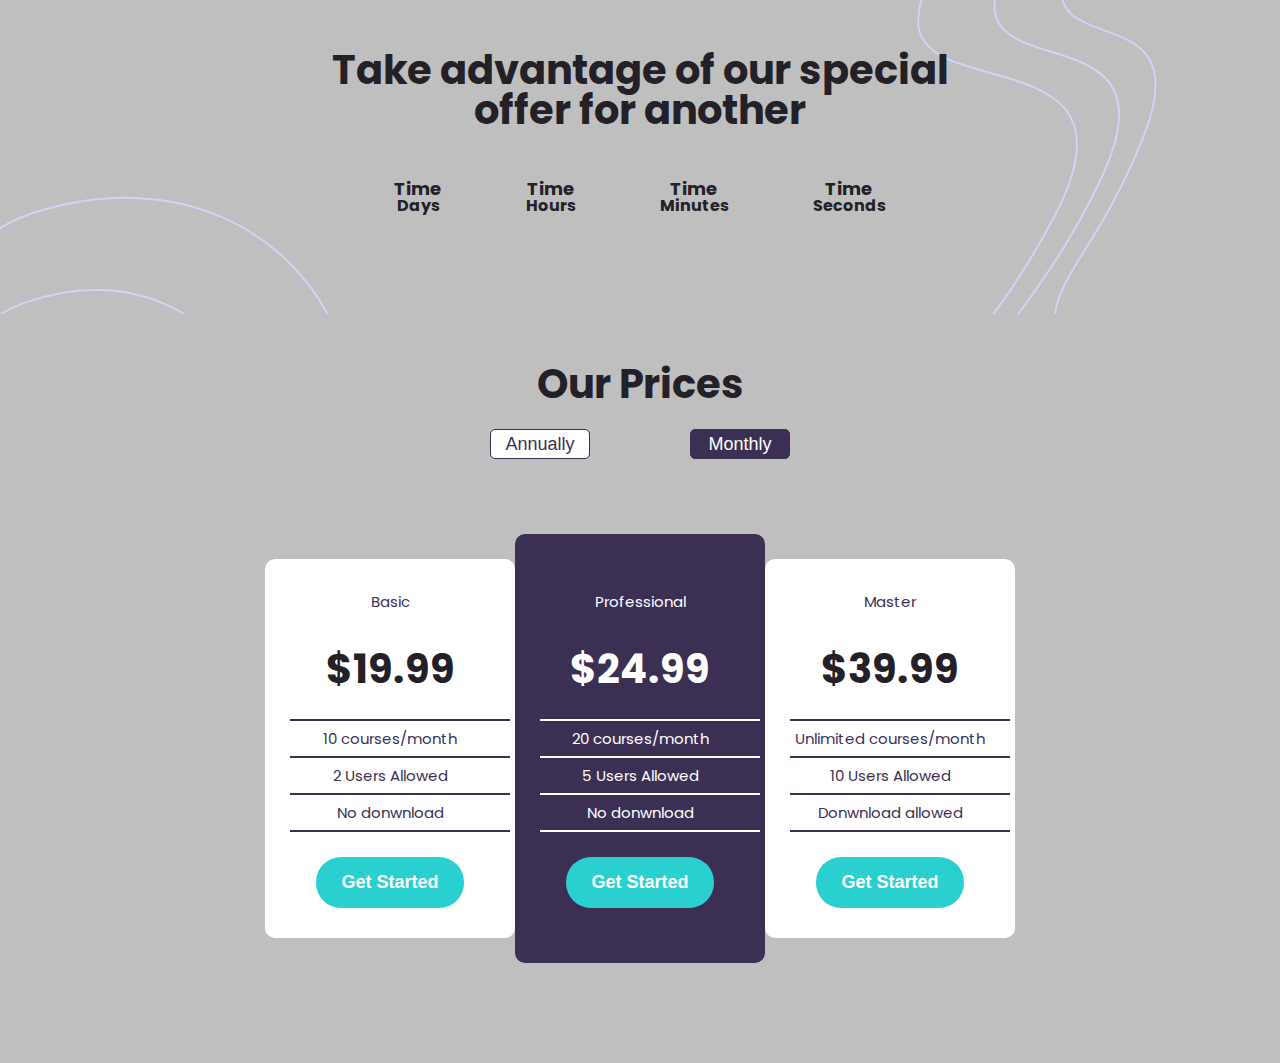
==== index.html @ eb78ad65 "Added countdown and prices sections" ====
<!DOCTYPE html>
<head>
  <link rel="stylesheet" href="./css/reset.css">
  <link rel="stylesheet" href="./css/style.css">
  <link rel="stylesheet" href="./css/grid.css">
  
  <!-- Link-uri pentru incarcarea celor 2 fonturi - Poppins si Font Awesome -->
  <link rel="preconnect" href="https://fonts.gstatic.com">
  <link rel="stylesheet" href="https://cdnjs.cloudflare.com/ajax/libs/font-awesome/4.7.0/css/font-awesome.min.css">
  <link href="https://fonts.googleapis.com/css2?family=Poppins:wght@500;700&display=swap" rel="stylesheet">
  <!-- .................... --> 
  
  <title>HomeSchool</title>

</head>
<body>  
	<div class="prices-background">
		<div>
			<div class="offer">
				<div>
					<h2>Take advantage of our special offer for another</h2>
					<div class="countdown">
						<div class="container-day">
							<h3 class="day">Time</h3>
							<h3>Days</h3>
						</div>
						<div class="container-hour">
							<h3 class="hour">Time</h3>
							<h3>Hours</h3>
						</div>
						<div class="container-minute">
							<h3 class="minute">Time</h3>
							<h3>Minutes</h3>
						</div>
						<div class="container-second">
							<h3 class="second">Time</h3>
							<h3>Seconds</h3>
						</div>
					</div>
				</div>
			</div>
		</div>
		<div class="prices">
			<h2>Our Prices</h2>	
			<div class="prices-buttons">
				<button class="annually btn-start" id="annually" onclick="annually();" >Annually</button>
				<button class="monthly btn-start" id="monthly" onclick="monthly();">Monthly</button>
			</div>
			<div class="container">
				<div class="box float-left">
					<ul>
						<li class="basic">Basic</li>
						<li class="list">
							<h2 class="price" id="regular">$19.99</h2>
						</li>
						<hr>
						<li>10 courses/month</li>
						<hr>
						<li>2 Users Allowed</li>
						<hr>
						<li>No donwnload</li>
						<hr>
						<li>
							<button a href="" class="button btn-basic">Get Started</button>
						</li>
					</ul>
				</div>
				<div class="box middle float-left">
					<ul>
						<li class="basic">Professional</li>
						<li class="list">
							<h2 class="selected price" id="professional">$24.99</h2>
						</li>
						<hr id="middle">
						<li>20 courses/month</li>
						<hr id="middle">
						<li>5 Users Allowed</li>
						<hr id="middle">
						<li>No donwnload</li>
						<hr id="middle">
						<li>
							<button a href="" class="button btn-basic">Get Started</button>
						</li>
					</ul>
				</div>
				<div class="box float-left">
					<ul>
						<li class="basic">Master</li>
						<li>
							<h2 class="price" id="master">$39.99</h2>
						</li>
						<hr>
						<li>Unlimited  courses/month</li>
						<hr>
						<li>10 Users Allowed</li>
						<hr>
						<li >Donwnload allowed</li>
						<hr>
						<li>
							<button a href="" class="button btn-basic">Get Started</button>
						</li>
					</ul>
				</div>
			</div>
		</div>		
	</div>
	</div>
  <script src="./js/javascript.js"> </script>   <!-- Incarcam fiesierul de JS --> 
</body>
</html>
---- css/style.css ----
.prices-background{
	width:100%;
   background-image: 
       url("../images/bg-top.svg") ,
       url("../images/bg-bottom.svg");
	background-position:right top,left bottom; 
   background-repeat: no-repeat, no-repeat;
	height:500px;

}

/**
*General style for price section
*/
.prices-background{
	font-family:Poppins;
	font-weight: bold;
	color: hsl(260, 8%, 14%);
	background-color: hsl(0, 0%, 75%);
}

h2{
	font-size:40px;
	color: hsl(260, 8%, 14%);
	max-width: 25ch;
	text-align:center;
	font-weight:bold;

}
/**
*style for countdown
*/
.offer{
	display:flex;
	align-items:center;
	flex-direction:column;
	justify-content:center;
	padding:50px;
}
.countdown{
	display:flex;
	justify-content:space-around;
	padding:50px;
	text-align:center;
}

.day,.hour,.minute,.second{
	font-size: 18px;
}
.clear-both{
	clear:both;
}
.float-left{
	float:left;
}
/**
*Style for price containers
*/
.prices{
	display:flex;
	align-items:center;
	flex-direction:column;
	justify-content:center;
	padding:50px 0;
	background-color: hsl(0, 0%, 75%);
}
/**
*annually and monthly style buttons
*/
.prices-buttons{
	width:300px;
	margin: 25px 0;
	display:flex;
	justify-content:space-between;
}
.btn-start{
	width:100px;
	height:30px;
	border-radius: 5px;
	font-size: 18px;
	cursor:pointer;
	border: 1px solid hsl(257, 27%, 26%);
	color: hsl(257, 27%, 26%);
	background-color:white;
}
.monthly {
  background-color:hsl(257, 27%, 26%);
  color:white;
}

.btn-start:hover{
	border-color: white;
} 
/**
*Styling for boxes
*/
.box{
	width:100%;
	display:flex;
	align-items:center;
	flex-direction:column;
	justify-content:center;
	width:250px;
	background-color:white;
	padding:15px;
	border-radius:10px;
	color:hsl(257, 27%, 26%);
	font-size:15px;
	font-weight:normal;
	text-align:center;
	align-items: stretch;
	justify-content:baseline;
	
}

.container{
	padding: 50px 0;
	display:flex;
	align-items:center;
	flex-direction:row;
	justify-content:center;
}
.middle{
	padding:40px 15px 40px 15px;
	background-color:hsl(257, 27%, 26%);
	color:white;

	
}
hr{
	border:1px solid hsl(257, 27%, 26%);
	width:100%;
	margin:10px;
}
#middle{
	border:1px solid white;
}

.basic{
	padding:20px 0;
}
.selected{
	color:white;
}

.price{
	padding: 20px 0;
}
/**
*Get started buttons
*/

.btn-basic{
	padding: 15px 25px;
	background-color:hsl(180, 66%, 49%);
	cursor:pointer;
	font-size:15px;
	margin:15px 0;
	color:white;
	font-weight:bold;
	font-size:18px;
	border-radius:25px;
	border:none;
}
---- css/grid.css ----
[class*="col-"] {
  float: left;
  padding: 15px;
}


.container {
	width: 1200px;
	margin-left: auto;
	margin-right: auto;
}

.container-fluid {
	width: 100%;
}

.row {
	margin-left: -15px;
	margin-right: -15px;
}

.row::after {
	content: "";
	display: table;
	clear: both;
}

@media only screen and (max-width: 576px) {
	
	.container {
		width: 90%;
	}
	
	.col-xs-1 {width: 8.33%;}
	.col-xs-2 {width: 16.66%;}
	.col-xs-3 {width: 25%;}
	.col-xs-4 {width: 33.33%;}
	.col-xs-5 {width: 41.66%;}
	.col-xs-6 {width: 50%;}
	.col-xs-7 {width: 58.33%;}
	.col-xs-8 {width: 66.66%;}
	.col-xs-9 {width: 75%;}
	.col-xs-10 {width: 83.33%;}
	.col-xs-11 {width: 91.66%;}
	.col-xs-12 {width: 100%;}
}

@media only screen and (min-width: 576px) {
	.container {
		width: 540px;
	}
	.col-sm-1 {width: 8.33%;}
	.col-sm-2 {width: 16.66%;}
	.col-sm-3 {width: 25%;}
	.col-sm-4 {width: 33.33%;}
	.col-sm-5 {width: 41.66%;}
	.col-sm-6 {width: 50%;}
	.col-sm-7 {width: 58.33%;}
	.col-sm-8 {width: 66.66%;}
	.col-sm-9 {width: 75%;}
	.col-sm-10 {width: 83.33%;}
	.col-sm-11 {width: 91.66%;}
	.col-sm-12 {width: 100%;}

}

@media only screen and (min-width: 768px) {
	.container {
		width: 720px;
	}
	.col-md-1 {width: 8.33%;}
	.col-md-2 {width: 16.66%;}
	.col-md-3 {width: 25%;}
	.col-md-4 {width: 33.33%;}
	.col-md-5 {width: 41.66%;}
	.col-md-6 {width: 50%;}
	.col-md-7 {width: 58.33%;}
	.col-md-8 {width: 66.66%;}
	.col-md-9 {width: 75%;}
	.col-md-10 {width: 83.33%;}
	.col-md-11 {width: 91.66%;}
	.col-md-12 {width: 100%;}
}
@media only screen and (min-width: 992px) {
	.container {
		width: 960px;
	}
	
	.col-lg-1 {width: 8.33%;}
	.col-lg-2 {width: 16.66%;}
	.col-lg-3 {width: 25%;}
	.col-lg-4 {width: 33.33%;}
	.col-lg-5 {width: 41.66%;}
	.col-lg-6 {width: 50%;}
	.col-lg-7 {width: 58.33%;}
	.col-lg-8 {width: 66.66%;}
	.col-lg-9 {width: 75%;}
	.col-lg-10 {width: 83.33%;}
	.col-lg-11 {width: 91.66%;}
	.col-lg-12 {width: 100%;}
}
@media only screen and (min-width: 1200px) {
	.container {
		width: 1140px;
	}
	.col-xl-1 {width: 8.33%;}
	.col-xl-2 {width: 16.66%;}
	.col-xl-3 {width: 25%;}
	.col-xl-4 {width: 33.33%;}
	.col-xl-5 {width: 41.66%;}
	.col-xl-6 {width: 50%;}
	.col-xl-7 {width: 58.33%;}
	.col-xl-8 {width: 66.66%;}
	.col-xl-9 {width: 75%;}
	.col-xl-10 {width: 83.33%;}
	.col-xl-11 {width: 91.66%;}
	.col-xl-12 {width: 100%;}
}
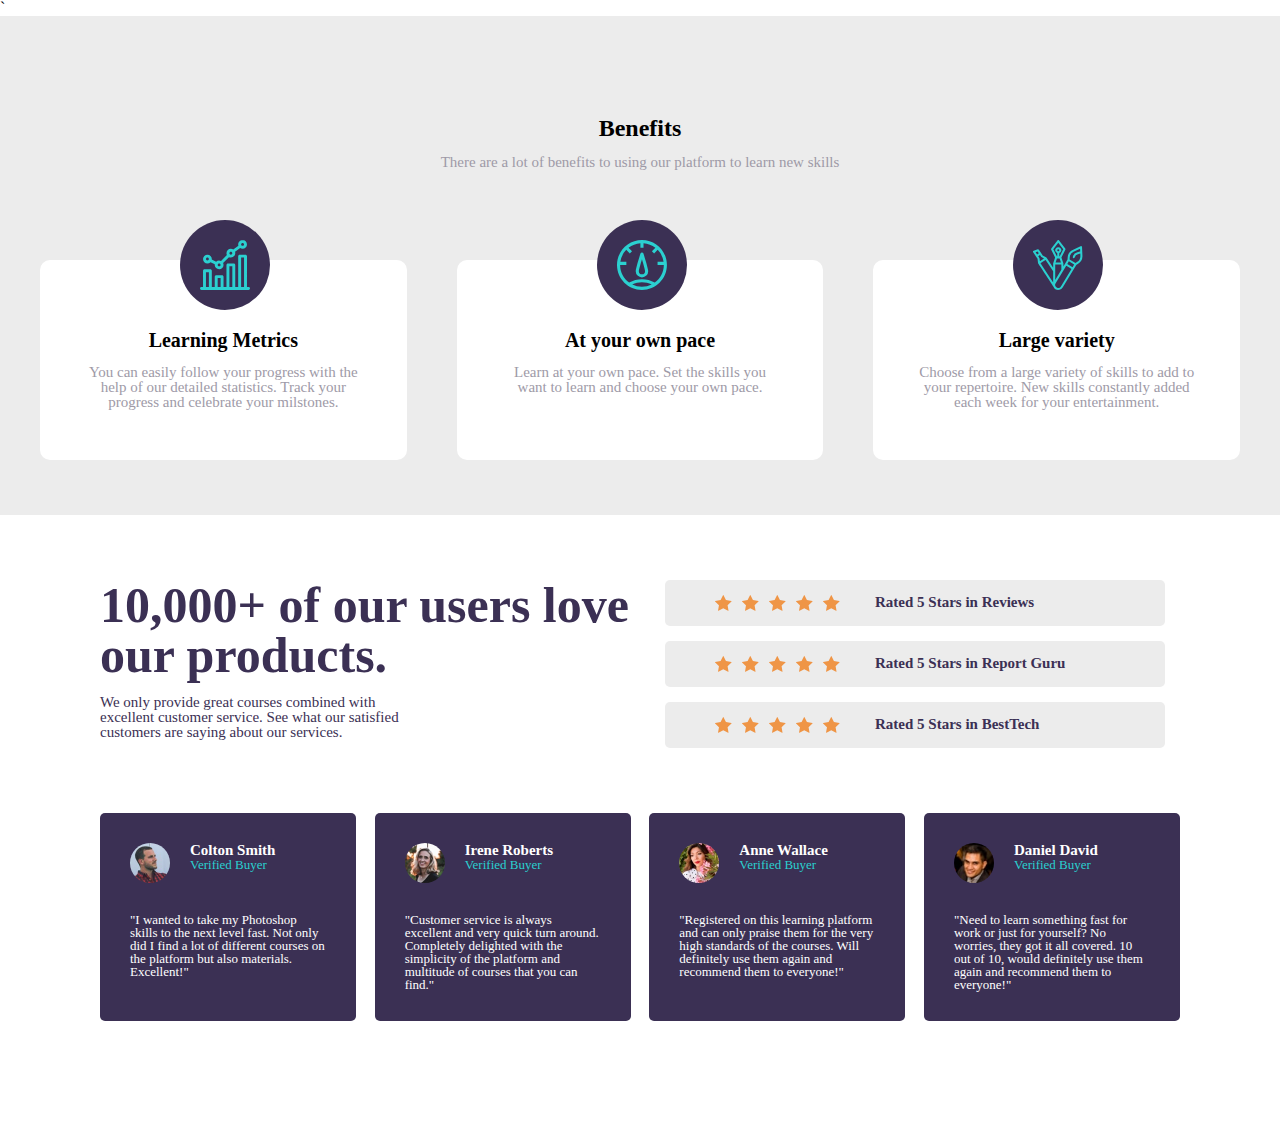
==== commit 9d775346: "Benefits and Rates" ====
--- a/index.html
+++ b/index.html
@@ -1,109 +1,217 @@
-<!DOCTYPE html>
+`<!DOCTYPE html>
 <head>
   <link rel="stylesheet" href="./css/reset.css">
+  <link rel="stylesheet" href="./css/grid.css">
   <link rel="stylesheet" href="./css/style.css">
-  <link rel="stylesheet" href="./css/grid.css">
   
   <!-- Link-uri pentru incarcarea celor 2 fonturi - Poppins si Font Awesome -->
   <link rel="preconnect" href="https://fonts.gstatic.com">
   <link rel="stylesheet" href="https://cdnjs.cloudflare.com/ajax/libs/font-awesome/4.7.0/css/font-awesome.min.css">
-  <link href="https://fonts.googleapis.com/css2?family=Poppins:wght@500;700&display=swap" rel="stylesheet">
+  <link rel="stylesheet" href="https://fonts.googleapis.com/css2?family=Poppins:wght@500;700&display=swap">
   <!-- .................... --> 
   
   <title>HomeSchool</title>
 
 </head>
-<body>  
-	<div class="prices-background">
-		<div>
-			<div class="offer">
-				<div>
-					<h2>Take advantage of our special offer for another</h2>
-					<div class="countdown">
-						<div class="container-day">
-							<h3 class="day">Time</h3>
-							<h3>Days</h3>
-						</div>
-						<div class="container-hour">
-							<h3 class="hour">Time</h3>
-							<h3>Hours</h3>
-						</div>
-						<div class="container-minute">
-							<h3 class="minute">Time</h3>
-							<h3>Minutes</h3>
-						</div>
-						<div class="container-second">
-							<h3 class="second">Time</h3>
-							<h3>Seconds</h3>
-						</div>
-					</div>
-				</div>
-			</div>
-		</div>
-		<div class="prices">
-			<h2>Our Prices</h2>	
-			<div class="prices-buttons">
-				<button class="annually btn-start" id="annually" onclick="annually();" >Annually</button>
-				<button class="monthly btn-start" id="monthly" onclick="monthly();">Monthly</button>
-			</div>
-			<div class="container">
-				<div class="box float-left">
-					<ul>
-						<li class="basic">Basic</li>
-						<li class="list">
-							<h2 class="price" id="regular">$19.99</h2>
-						</li>
-						<hr>
-						<li>10 courses/month</li>
-						<hr>
-						<li>2 Users Allowed</li>
-						<hr>
-						<li>No donwnload</li>
-						<hr>
-						<li>
-							<button a href="" class="button btn-basic">Get Started</button>
-						</li>
-					</ul>
-				</div>
-				<div class="box middle float-left">
-					<ul>
-						<li class="basic">Professional</li>
-						<li class="list">
-							<h2 class="selected price" id="professional">$24.99</h2>
-						</li>
-						<hr id="middle">
-						<li>20 courses/month</li>
-						<hr id="middle">
-						<li>5 Users Allowed</li>
-						<hr id="middle">
-						<li>No donwnload</li>
-						<hr id="middle">
-						<li>
-							<button a href="" class="button btn-basic">Get Started</button>
-						</li>
-					</ul>
-				</div>
-				<div class="box float-left">
-					<ul>
-						<li class="basic">Master</li>
-						<li>
-							<h2 class="price" id="master">$39.99</h2>
-						</li>
-						<hr>
-						<li>Unlimited  courses/month</li>
-						<hr>
-						<li>10 Users Allowed</li>
-						<hr>
-						<li >Donwnload allowed</li>
-						<hr>
-						<li>
-							<button a href="" class="button btn-basic">Get Started</button>
-						</li>
-					</ul>
-				</div>
-			</div>
-		</div>		
+<body>
+	<!--Part2-Benefits-->
+	<div class="benefit-container">
+		<div class="title-container">
+			<div>
+				<h1 class="h1-benefit">Benefits</h1>
+				<p class="p-benefit">There are a lot of benefits to using our platform to learn new skills</p>
+			</div>
+		</div>
+		<div class="card-container">
+			<div class="card">
+				<div class="image-style">
+					<img src="images/icon-brand-recognition.svg" alt="Icon brand recognition">
+				</div>
+				<h2 class="h2-benefit">Learning Metrics</h2>
+				<p class="p-benefit">You can easily follow your progress with the help of our detailed statistics. Track your progress and celebrate your milstones.</p>
+			</div>
+			<div class="card">
+				<div class="image-style">
+					<img src="images/icon-detailed-records.svg" alt="Icon detailed records">
+				</div>
+				<h2 class="h2-benefit">At your own pace</h2>
+				<p class="p-benefit">Learn at your own pace. Set the skills you want to learn and choose your own pace.</p>
+			</div>
+			<div class="card">
+				<div class="image-style">
+					<img src="images/icon-fully-customizable.svg" alt="Icon fully customizable">
+				</div>
+				<h2 class="h2-benefit">Large variety</h2>
+				<p class="p-benefit">Choose from a large variety of skills to add to your repertoire. New skills constantly added each week for your entertainment.</p>
+			</div>
+		</div>
 	</div>
+	<!--Part3-Rates-->
+	<div class="rates-container">
+		<!--Part with the text and the rates.-->
+		<div class="flex-row">
+			<!--Part with the text-->
+			<div>
+				<h1 class="h1-rates">10,000+ of our users love our products.</h1>
+				<p class="p-rates-subtitle">We only provide great courses combined with excellent customer service. See what our satisfied customers are saying about our services.</p>
+			</div>
+			<!--Part with the rates-->
+			<div>
+				<div class="rate-card flex-row">
+					<div class="star-container">
+						<div class="flex-row">
+							<div class="star-distance">
+								<img src="images/icon-star.svg" alt="star image">
+							</div>
+							<div class="star-distance">
+								<img src="images/icon-star.svg" alt="star image">
+							</div>
+							<div class="star-distance">
+								<img src="images/icon-star.svg" alt="star image">
+							</div>
+							<div class="star-distance">
+								<img src="images/icon-star.svg" alt="star image">
+							</div>
+							<div class="star-distance">
+								<img src="images/icon-star.svg" alt="star image">
+							</div>
+						</div>
+					</div>
+					<div>
+						<div>
+							<p class="rate-card-text">Rated 5 Stars in Reviews</p>
+						</div>
+					</div>
+				</div>
+				<div class="rate-card flex-row">
+					<div class="star-container">
+						<div class="flex-row">
+							<div class="star-distance">
+								<img src="images/icon-star.svg" alt="star image">
+							</div>
+							<div class="star-distance">
+								<img src="images/icon-star.svg" alt="star image">
+							</div>
+							<div class="star-distance">
+								<img src="images/icon-star.svg" alt="star image">
+							</div>
+							<div class="star-distance">
+								<img src="images/icon-star.svg" alt="star image">
+							</div>
+							<div class="star-distance">
+								<img src="images/icon-star.svg" alt="star image">
+							</div>
+						</div>
+					</div>
+					<div>
+						<div>
+							<p class="rate-card-text">Rated 5 Stars in Report Guru</p>
+						</div>
+					</div>
+				</div>
+				<div class="rate-card flex-row">
+					<div class="star-container">
+						<div class="flex-row">
+							<div class="star-distance">
+								<img src="images/icon-star.svg" alt="star image">
+							</div>
+							<div class="star-distance">
+								<img src="images/icon-star.svg" alt="star image">
+							</div>
+							<div class="star-distance">
+								<img src="images/icon-star.svg" alt="star image">
+							</div>
+							<div class="star-distance">
+								<img src="images/icon-star.svg" alt="star image">
+							</div>
+							<div class="star-distance">
+								<img src="images/icon-star.svg" alt="star image">
+							</div>
+						</div>
+					</div>
+					<div>
+						<div>
+							<p class="rate-card-text">Rated 5 Stars in BestTech</p>
+						</div>
+					</div>
+				</div>
+			</div>
+		</div>
+		<!--Part with testimonials-->
+		<div class="space-between">
+			<div class="testimonial-card">
+				<div class="flex-row">
+					<div>
+						<img src="images/image-colton.jpg" class="testimonial-image" alt="Person image">
+					</div>
+					<div>
+						<div>
+							<p class="testimonial-name">Colton Smith</p>
+						</div>
+						<div>
+							<p class="testimonial-buyer">Verified Buyer</p>
+						</div>
+					</div>
+				</div>
+				<div>
+					<p class="testimonial-text">"I wanted to take my Photoshop skills to the next level fast. Not only did I find a lot of different courses on the platform but also materials. Excellent!"</p>
+				</div>
+			</div>
+			<div class="testimonial-card">
+				<div class="flex-row">
+					<div>
+						<img src="images/image-irene.jpg" class="testimonial-image" alt="Person image">
+					</div>
+					<div>
+						<div>
+							<p class="testimonial-name">Irene Roberts</p>
+						</div>
+						<div>
+							<p class="testimonial-buyer">Verified Buyer</p>
+						</div>
+					</div>
+				</div>
+				<div>
+					<p class="testimonial-text">"Customer service is always excellent and very quick turn around. Completely delighted with the simplicity of the platform and multitude of courses that you can find."</p>
+				</div>
+			</div>
+			<div class="testimonial-card">
+				<div class="flex-row">
+					<div>
+						<img src="images/image-anne.jpg" class="testimonial-image" alt="Person image">
+					</div>
+					<div>
+						<div>
+							<p class="testimonial-name">Anne Wallace</p>
+						</div>
+						<div>
+							<p class="testimonial-buyer">Verified Buyer</p>
+						</div>
+					</div>
+				</div>
+				<div>
+					<p class="testimonial-text">"Registered on this learning platform and can only praise them for the very high standards of the courses. Will definitely use them again and recommend them to everyone!"</p>
+				</div>
+			</div>
+			<div class="testimonial-card">
+				<div class="flex-row">
+					<div>
+						<img src="images/image-daniel.jpg" class="testimonial-image" alt="Person image">
+					</div>
+					<div>
+						<div>
+							<p class="testimonial-name">Daniel David</p>
+						</div>
+						<div>
+							<p class="testimonial-buyer">Verified Buyer</p>
+						</div>
+					</div>
+				</div>
+				<div>
+					<p class="testimonial-text">"Need to learn something fast for work or just for yourself? No worries, they got it all covered. 10 out of 10, would definitely use them again and recommend them to everyone!"</p>
+				</div>
+			</div>
+		</div>
 	</div>
   <script src="./js/javascript.js"> </script>   <!-- Incarcam fiesierul de JS --> 
 </body>
--- a/css/style.css
+++ b/css/style.css
@@ -1,164 +1,122 @@
-.prices-background{
-	width:100%;
-   background-image: 
-       url("../images/bg-top.svg") ,
-       url("../images/bg-bottom.svg");
-	background-position:right top,left bottom; 
-   background-repeat: no-repeat, no-repeat;
-	height:500px;
-
+/*Benefit part*/
+.benefit-container{
+	background-color:hsl(0, 0%, 75%, 0.3);
+	padding:100px 15px 30px 15px
 }
-
-/**
-*General style for price section
-*/
-.prices-background{
-	font-family:Poppins;
-	font-weight: bold;
-	color: hsl(260, 8%, 14%);
-	background-color: hsl(0, 0%, 75%);
+.title-container{
+	display:flex;
+	justify-content:center;
+	align-items:center;
 }
-
-h2{
-	font-size:40px;
-	color: hsl(260, 8%, 14%);
-	max-width: 25ch;
-	text-align:center;
+.card-container{
+	display:flex;
+	justify-content:space-evenly;
+}
+.card{
+	background-color:white;
+	height:200px;
+	width:550px;
+	margin:75px 25px 25px 25px;
+	padding:70px 30px 30px 30px;
+	border-radius:10px;
+	position:relative;
+}
+.h1-benefit{
+	font-size:24px;
 	font-weight:bold;
-
-}
-/**
-*style for countdown
-*/
-.offer{
-	display:flex;
-	align-items:center;
-	flex-direction:column;
-	justify-content:center;
-	padding:50px;
-}
-.countdown{
-	display:flex;
-	justify-content:space-around;
-	padding:50px;
 	text-align:center;
 }
-
-.day,.hour,.minute,.second{
-	font-size: 18px;
+.h2-benefit{
+	font-size:20px;
+	font-weight:bold;
+	text-align:center;
 }
-.clear-both{
-	clear:both;
+.p-benefit{
+	font-size:15px;
+    color:hsl(257, 7%, 63%);
+	text-align:center;
+	margin:15px;
 }
-.float-left{
-	float:left;
+.image-style{
+	background-color:hsl(257, 27%, 26%);
+	padding:20px;
+	border-radius:50%;
+	width:90px;
+	height:90px;
+	position:absolute;
+	right:40%;
+	bottom:160px;
+	display:flex;
+	justify-content:center;
+	transform:translate(10px, 10px)
 }
-/**
-*Style for price containers
-*/
-.prices{
+/*Rates part*/
+.rates-container{
+	background-color:white;
+	padding:50px 100px;
+}
+.h1-rates{
+	font-size:50px;
+	margin:15px 0;
+    color:hsl(257, 27%, 26%);
+    font-weight: bold;
+}
+.p-rates-subtitle{
+	font-size:15px;
+	color:hsl(257, 27%, 26%);
+	max-width:40ch;
+}
+.rate-card{
+	width:500px;
+	background-color:hsl(0,0%, 75%,0.3);
+	padding:15px;
+	border-radius:5px;
+	margin:15px;
+}
+.flex-row{
 	display:flex;
-	align-items:center;
-	flex-direction:column;
-	justify-content:center;
-	padding:50px 0;
-	background-color: hsl(0, 0%, 75%);
+	flex-direction:row;
 }
-/**
-*annually and monthly style buttons
-*/
-.prices-buttons{
-	width:300px;
-	margin: 25px 0;
+.star-container{
+	padding:0 30px;
+}
+.star-distance{
+	padding:0 5px;
+}
+.rate-card-text{
+	font-size:15px;
+	font-weight:bold;
+	color:hsl(257, 27%, 26%);
+}
+/*Testimonial Part*/
+.space-between{
 	display:flex;
 	justify-content:space-between;
 }
-.btn-start{
-	width:100px;
-	height:30px;
-	border-radius: 5px;
-	font-size: 18px;
-	cursor:pointer;
-	border: 1px solid hsl(257, 27%, 26%);
-	color: hsl(257, 27%, 26%);
-	background-color:white;
+.testimonial-card{
+	background-color:hsl(257, 27%, 26%);
+	margin:50px 0;
+	padding:30px;
+	border-radius:5px;
+	max-width:32ch;
 }
-.monthly {
-  background-color:hsl(257, 27%, 26%);
-  color:white;
-}
-
-.btn-start:hover{
-	border-color: white;
-} 
-/**
-*Styling for boxes
-*/
-.box{
-	width:100%;
-	display:flex;
-	align-items:center;
-	flex-direction:column;
-	justify-content:center;
-	width:250px;
-	background-color:white;
-	padding:15px;
-	border-radius:10px;
-	color:hsl(257, 27%, 26%);
+.testimonial-name{
 	font-size:15px;
-	font-weight:normal;
-	text-align:center;
-	align-items: stretch;
-	justify-content:baseline;
-	
-}
-
-.container{
-	padding: 50px 0;
-	display:flex;
-	align-items:center;
-	flex-direction:row;
-	justify-content:center;
-}
-.middle{
-	padding:40px 15px 40px 15px;
-	background-color:hsl(257, 27%, 26%);
-	color:white;
-
-	
-}
-hr{
-	border:1px solid hsl(257, 27%, 26%);
-	width:100%;
-	margin:10px;
-}
-#middle{
-	border:1px solid white;
-}
-
-.basic{
-	padding:20px 0;
-}
-.selected{
+	font-weight:bold;
 	color:white;
 }
-
-.price{
-	padding: 20px 0;
+.testimonial-buyer{
+	color:hsl(180, 66%, 49%);
+	font-size:13px;
 }
-/**
-*Get started buttons
-*/
-
-.btn-basic{
-	padding: 15px 25px;
-	background-color:hsl(180, 66%, 49%);
-	cursor:pointer;
-	font-size:15px;
-	margin:15px 0;
+.testimonial-text{
 	color:white;
-	font-weight:bold;
-	font-size:18px;
-	border-radius:25px;
-	border:none;
+	font-size:13px;
+	padding:30px 0 0 0;
 }
+.testimonial-image{
+	width:40px;
+	height:40px;
+	margin:0 20px 0 0;
+	border-radius:50%;
+}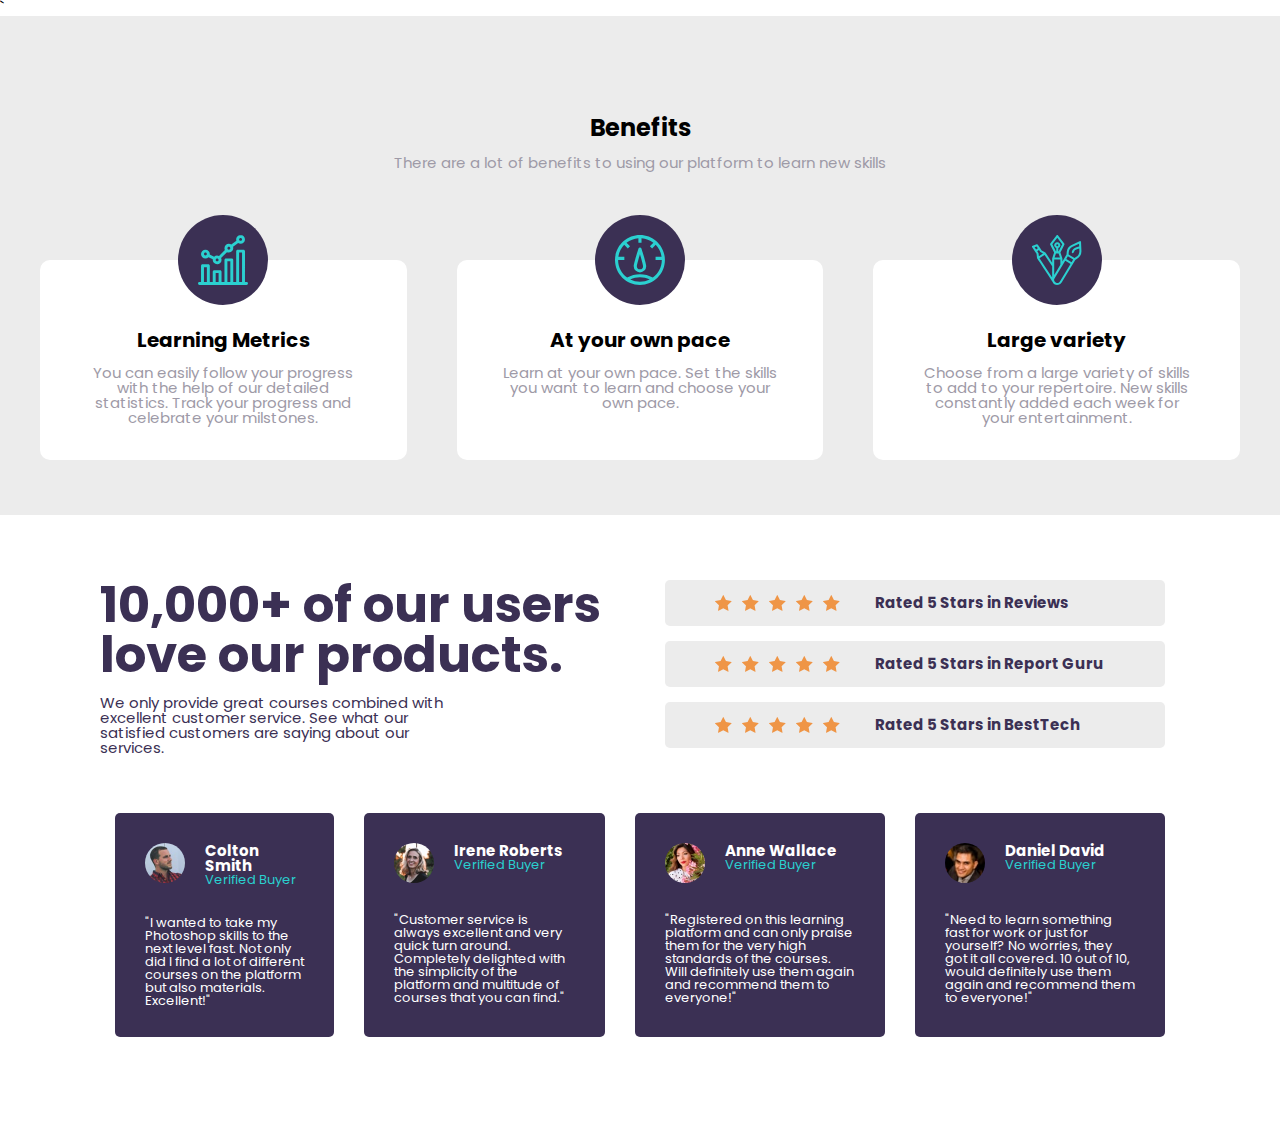
==== commit 22cb6956: "Final version of Benefits and rates" ====
--- a/index.html
+++ b/index.html
@@ -13,7 +13,7 @@
   <title>HomeSchool</title>
 
 </head>
-<body>
+<body class="bodyfont">
 	<!--Part2-Benefits-->
 	<div class="benefit-container">
 		<div class="title-container">
@@ -49,7 +49,7 @@
 	<!--Part3-Rates-->
 	<div class="rates-container">
 		<!--Part with the text and the rates.-->
-		<div class="flex-row">
+		<div class="textandrates-container">
 			<!--Part with the text-->
 			<div>
 				<h1 class="h1-rates">10,000+ of our users love our products.</h1>
@@ -138,7 +138,7 @@
 			</div>
 		</div>
 		<!--Part with testimonials-->
-		<div class="space-between">
+		<div class="testimonial-card-container">
 			<div class="testimonial-card">
 				<div class="flex-row">
 					<div>
--- a/css/style.css
+++ b/css/style.css
@@ -1,3 +1,16 @@
+.bodyfont{
+	font-family:Poppins,font-awesome;
+}
+@media only screen and (max-width: 500px) {
+  /* For mobile phones: */
+	.title-container, .card,.textandrates-container,.testimonial-card-container{
+		width:100%;
+  }
+	.card-container,.textandrates-container,.testimonial-card-container{
+		flex-direction:column;
+		align-items:center;
+	}
+}
 /*Benefit part*/
 .benefit-container{
 	background-color:hsl(0, 0%, 75%, 0.3);
@@ -44,16 +57,20 @@
 	width:90px;
 	height:90px;
 	position:absolute;
-	right:40%;
-	bottom:160px;
+	left:50%;
+	top:0;
 	display:flex;
 	justify-content:center;
-	transform:translate(10px, 10px)
+	transform:translate(-50%, -50%)
 }
 /*Rates part*/
 .rates-container{
 	background-color:white;
 	padding:50px 100px;
+}
+.textandrates-container{
+	display:flex;
+	justify-content:center;
 }
 .h1-rates{
 	font-size:50px;
@@ -89,13 +106,13 @@
 	color:hsl(257, 27%, 26%);
 }
 /*Testimonial Part*/
-.space-between{
+.testimonial-card-container{
 	display:flex;
 	justify-content:space-between;
 }
 .testimonial-card{
 	background-color:hsl(257, 27%, 26%);
-	margin:50px 0;
+	margin:50px 15px;
 	padding:30px;
 	border-radius:5px;
 	max-width:32ch;
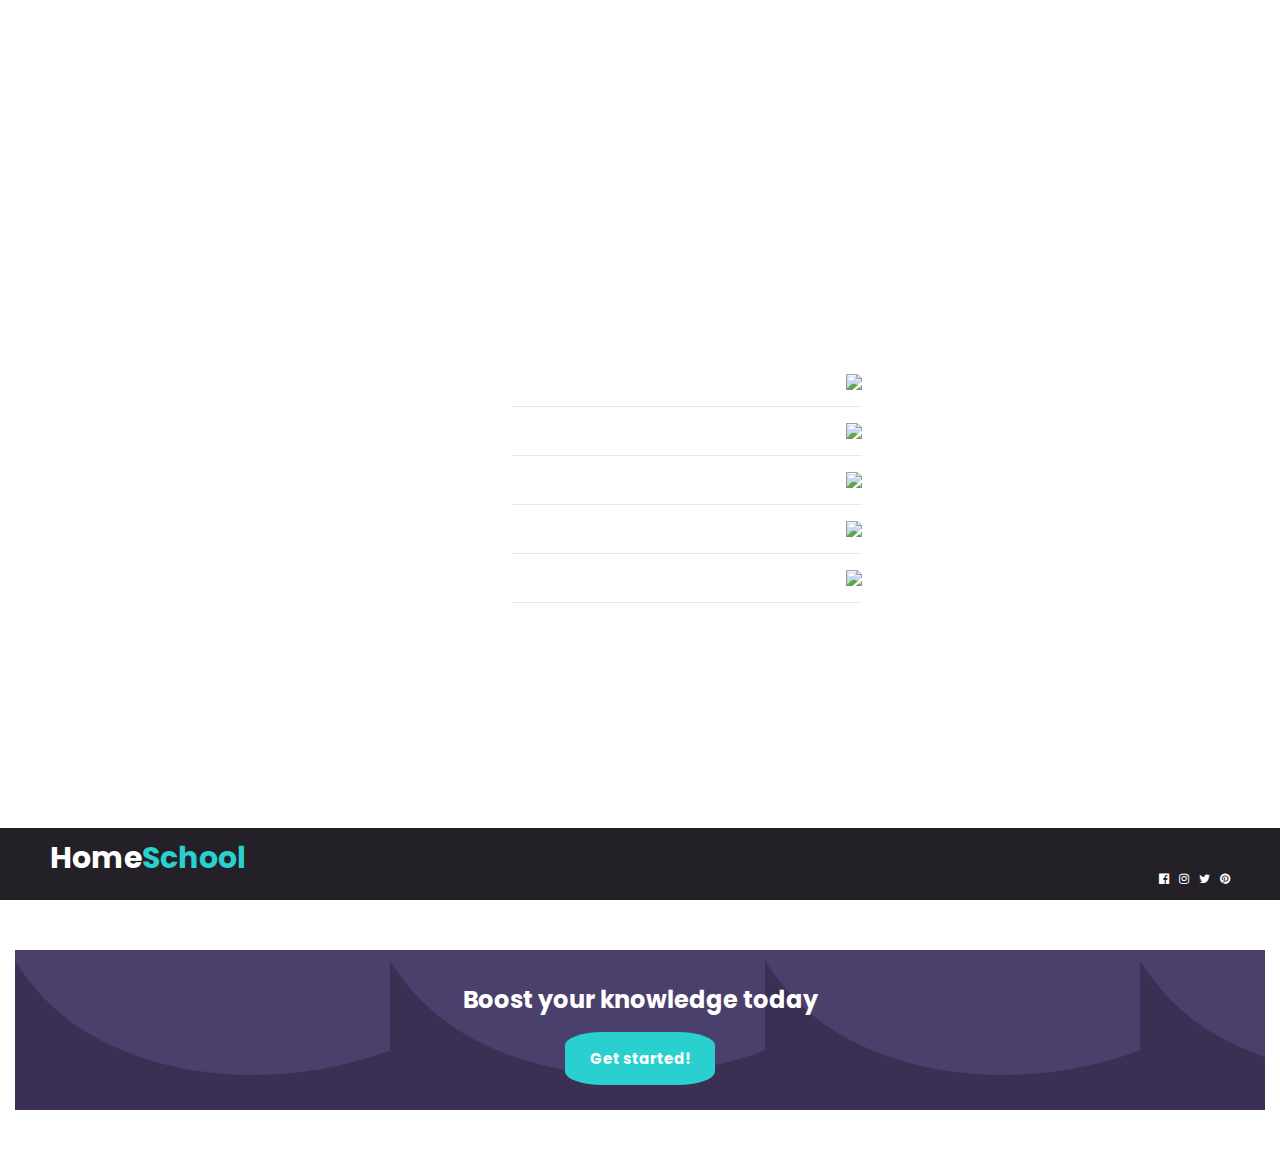
==== commit 1c5d0449: "Created footer" ====
--- a/index.html
+++ b/index.html
@@ -1,218 +1,118 @@
-`<!DOCTYPE html>
+<!DOCTYPE html>
 <head>
   <link rel="stylesheet" href="./css/reset.css">
+  <link rel="stylesheet" href="./css/style.css">
   <link rel="stylesheet" href="./css/grid.css">
-  <link rel="stylesheet" href="./css/style.css">
   
   <!-- Link-uri pentru incarcarea celor 2 fonturi - Poppins si Font Awesome -->
   <link rel="preconnect" href="https://fonts.gstatic.com">
   <link rel="stylesheet" href="https://cdnjs.cloudflare.com/ajax/libs/font-awesome/4.7.0/css/font-awesome.min.css">
-  <link rel="stylesheet" href="https://fonts.googleapis.com/css2?family=Poppins:wght@500;700&display=swap">
+  <link href="https://fonts.googleapis.com/css2?family=Poppins:wght@500;700&display=swap" rel="stylesheet">
   <!-- .................... --> 
   
   <title>HomeSchool</title>
 
 </head>
-<body class="bodyfont">
-	<!--Part2-Benefits-->
-	<div class="benefit-container">
-		<div class="title-container">
-			<div>
-				<h1 class="h1-benefit">Benefits</h1>
-				<p class="p-benefit">There are a lot of benefits to using our platform to learn new skills</p>
+<body>
+    <main class="wrapper">
+        <div class="image__wrapper">
+            <img class="lady" src="C:\GPAFP\GPAFinalProject\images/doamna.svg" alt="box">
+        </div>
+		<div class="accordion__wrapper">
+			<h1 class="title__accordion">FAQ</h1>
+			<div class="questions__accordions">
+				<div class="question-answer__accordion">
+					<div class="question">
+						<h3 class="title__question">
+						   How many team members can I invite?
+						</h3>
+						<img src="C:\GPAFP\GPAFinalProject\images/icon-arrow-down.svg" >
+					</div>
+					<div class="answer">
+					   You can invite up to 2 additional users on the Free plan. There is no limit on team members for the Premium plan.
+					</div>
+				</div>
+
+				<div class="question-answer__accordion">
+					<div class="question">
+						<h3 class="title__question">
+							What is the maximum file upload size?
+						</h3>
+						<img src="C:\GPAFP\GPAFinalProject\images/icon-arrow-down.svg" >
+					</div>
+					<div class="answer ">
+					   No more than 2GB. All files in your account must fit your allotted storage space.
+					</div>
+				</div>
+
+				<div class="question-answer__accordion">
+					<div class="question">
+						<h3 class="title__question">
+							How do I reset my password?
+						</h3>
+						<img src="C:\GPAFP\GPAFinalProject/images/icon-arrow-down.svg" >
+					</div>
+					<div class="answer ">
+						Click “Forgot password” from the login page or “Change password” from your profile page. A reset link will be emailed to you.
+					</div>
+				</div>
+
+				<div class="question-answer__accordion">
+					<div class="question">
+						<h3 class="title__question">
+							Can I cancel my subscription?
+						</h3>
+						<img src="C:\GPAFP\GPAFinalProject\/images/icon-arrow-down.svg" >
+					</div>
+					<div class="answer">
+					   Yes! Send us a message and we’ll process your request no questions asked.
+					</div>
+				</div>
+				
+				<div class="question-answer__accordion">
+					<div class="question">
+						<h3 class="title__question">
+							Do you provide additional support?
+						</h3>
+						<img src="C:\GPAFP\GPAFinalProject\/images/icon-arrow-down.svg" >
+					</div>
+					<div class="answer ">
+						Chat and email support is available 24/7. Phone lines are open during normal business hours.
+					</div>
+				</div>
+
 			</div>
 		</div>
-		<div class="card-container">
-			<div class="card">
-				<div class="image-style">
-					<img src="images/icon-brand-recognition.svg" alt="Icon brand recognition">
-				</div>
-				<h2 class="h2-benefit">Learning Metrics</h2>
-				<p class="p-benefit">You can easily follow your progress with the help of our detailed statistics. Track your progress and celebrate your milstones.</p>
-			</div>
-			<div class="card">
-				<div class="image-style">
-					<img src="images/icon-detailed-records.svg" alt="Icon detailed records">
-				</div>
-				<h2 class="h2-benefit">At your own pace</h2>
-				<p class="p-benefit">Learn at your own pace. Set the skills you want to learn and choose your own pace.</p>
-			</div>
-			<div class="card">
-				<div class="image-style">
-					<img src="images/icon-fully-customizable.svg" alt="Icon fully customizable">
-				</div>
-				<h2 class="h2-benefit">Large variety</h2>
-				<p class="p-benefit">Choose from a large variety of skills to add to your repertoire. New skills constantly added each week for your entertainment.</p>
-			</div>
+    </main>
+  
+	<div class="footer-container">
+		<div class="bttm">Boost your knowledge today</div>
+		<div>
+			<button class="button" type="button">Get started!</button>
 		</div>
 	</div>
-	<!--Part3-Rates-->
-	<div class="rates-container">
-		<!--Part with the text and the rates.-->
-		<div class="textandrates-container">
-			<!--Part with the text-->
-			<div>
-				<h1 class="h1-rates">10,000+ of our users love our products.</h1>
-				<p class="p-rates-subtitle">We only provide great courses combined with excellent customer service. See what our satisfied customers are saying about our services.</p>
-			</div>
-			<!--Part with the rates-->
-			<div>
-				<div class="rate-card flex-row">
-					<div class="star-container">
-						<div class="flex-row">
-							<div class="star-distance">
-								<img src="images/icon-star.svg" alt="star image">
-							</div>
-							<div class="star-distance">
-								<img src="images/icon-star.svg" alt="star image">
-							</div>
-							<div class="star-distance">
-								<img src="images/icon-star.svg" alt="star image">
-							</div>
-							<div class="star-distance">
-								<img src="images/icon-star.svg" alt="star image">
-							</div>
-							<div class="star-distance">
-								<img src="images/icon-star.svg" alt="star image">
-							</div>
-						</div>
-					</div>
-					<div>
-						<div>
-							<p class="rate-card-text">Rated 5 Stars in Reviews</p>
-						</div>
-					</div>
-				</div>
-				<div class="rate-card flex-row">
-					<div class="star-container">
-						<div class="flex-row">
-							<div class="star-distance">
-								<img src="images/icon-star.svg" alt="star image">
-							</div>
-							<div class="star-distance">
-								<img src="images/icon-star.svg" alt="star image">
-							</div>
-							<div class="star-distance">
-								<img src="images/icon-star.svg" alt="star image">
-							</div>
-							<div class="star-distance">
-								<img src="images/icon-star.svg" alt="star image">
-							</div>
-							<div class="star-distance">
-								<img src="images/icon-star.svg" alt="star image">
-							</div>
-						</div>
-					</div>
-					<div>
-						<div>
-							<p class="rate-card-text">Rated 5 Stars in Report Guru</p>
-						</div>
-					</div>
-				</div>
-				<div class="rate-card flex-row">
-					<div class="star-container">
-						<div class="flex-row">
-							<div class="star-distance">
-								<img src="images/icon-star.svg" alt="star image">
-							</div>
-							<div class="star-distance">
-								<img src="images/icon-star.svg" alt="star image">
-							</div>
-							<div class="star-distance">
-								<img src="images/icon-star.svg" alt="star image">
-							</div>
-							<div class="star-distance">
-								<img src="images/icon-star.svg" alt="star image">
-							</div>
-							<div class="star-distance">
-								<img src="images/icon-star.svg" alt="star image">
-							</div>
-						</div>
-					</div>
-					<div>
-						<div>
-							<p class="rate-card-text">Rated 5 Stars in BestTech</p>
-						</div>
-					</div>
-				</div>
-			</div>
-		</div>
-		<!--Part with testimonials-->
-		<div class="testimonial-card-container">
-			<div class="testimonial-card">
-				<div class="flex-row">
-					<div>
-						<img src="images/image-colton.jpg" class="testimonial-image" alt="Person image">
-					</div>
-					<div>
-						<div>
-							<p class="testimonial-name">Colton Smith</p>
-						</div>
-						<div>
-							<p class="testimonial-buyer">Verified Buyer</p>
-						</div>
-					</div>
-				</div>
-				<div>
-					<p class="testimonial-text">"I wanted to take my Photoshop skills to the next level fast. Not only did I find a lot of different courses on the platform but also materials. Excellent!"</p>
-				</div>
-			</div>
-			<div class="testimonial-card">
-				<div class="flex-row">
-					<div>
-						<img src="images/image-irene.jpg" class="testimonial-image" alt="Person image">
-					</div>
-					<div>
-						<div>
-							<p class="testimonial-name">Irene Roberts</p>
-						</div>
-						<div>
-							<p class="testimonial-buyer">Verified Buyer</p>
-						</div>
-					</div>
-				</div>
-				<div>
-					<p class="testimonial-text">"Customer service is always excellent and very quick turn around. Completely delighted with the simplicity of the platform and multitude of courses that you can find."</p>
-				</div>
-			</div>
-			<div class="testimonial-card">
-				<div class="flex-row">
-					<div>
-						<img src="images/image-anne.jpg" class="testimonial-image" alt="Person image">
-					</div>
-					<div>
-						<div>
-							<p class="testimonial-name">Anne Wallace</p>
-						</div>
-						<div>
-							<p class="testimonial-buyer">Verified Buyer</p>
-						</div>
-					</div>
-				</div>
-				<div>
-					<p class="testimonial-text">"Registered on this learning platform and can only praise them for the very high standards of the courses. Will definitely use them again and recommend them to everyone!"</p>
-				</div>
-			</div>
-			<div class="testimonial-card">
-				<div class="flex-row">
-					<div>
-						<img src="images/image-daniel.jpg" class="testimonial-image" alt="Person image">
-					</div>
-					<div>
-						<div>
-							<p class="testimonial-name">Daniel David</p>
-						</div>
-						<div>
-							<p class="testimonial-buyer">Verified Buyer</p>
-						</div>
-					</div>
-				</div>
-				<div>
-					<p class="testimonial-text">"Need to learn something fast for work or just for yourself? No worries, they got it all covered. 10 out of 10, would definitely use them again and recommend them to everyone!"</p>
-				</div>
-			</div>
-		</div>
+	
+<footer>
+	<div class="footer">
+		<p class="p1">Home<span class="p2">School</span></p>
+	<div class="social">	
+		<a href="http://www.facebook.com/">
+			<i class="fa fa-facebook-official" aria-hidden="true"></i>
+		</a>
+		<a href="http://www.instagram.com/">
+			<i class="fa fa-instagram" aria-hidden="true"></i>
+		</a>
+		<a href="http://www.twitter.com/">
+			<i class="fa fa-twitter" aria-hidden="true"></i>
+		</a>
+		<a href="http://www.pinterest.com/">
+			<i class="fa fa-pinterest" aria-hidden="true"></i>
+		</a>
+	</div>	
 	</div>
-  <script src="./js/javascript.js"> </script>   <!-- Incarcam fiesierul de JS --> 
+</footer>	
+	
+  <script src="./js/javascript.js"> </script>   
+  
 </body>
 </html>
--- a/css/style.css
+++ b/css/style.css
@@ -1,139 +1,218 @@
-.bodyfont{
-	font-family:Poppins,font-awesome;
-}
-@media only screen and (max-width: 500px) {
-  /* For mobile phones: */
-	.title-container, .card,.textandrates-container,.testimonial-card-container{
-		width:100%;
-  }
-	.card-container,.textandrates-container,.testimonial-card-container{
-		flex-direction:column;
-		align-items:center;
-	}
-}
-/*Benefit part*/
-.benefit-container{
-	background-color:hsl(0, 0%, 75%, 0.3);
-	padding:100px 15px 30px 15px
-}
-.title-container{
-	display:flex;
-	justify-content:center;
-	align-items:center;
-}
-.card-container{
-	display:flex;
-	justify-content:space-evenly;
-}
-.card{
-	background-color:white;
-	height:200px;
-	width:550px;
-	margin:75px 25px 25px 25px;
-	padding:70px 30px 30px 30px;
-	border-radius:10px;
-	position:relative;
-}
-.h1-benefit{
-	font-size:24px;
-	font-weight:bold;
-	text-align:center;
-}
-.h2-benefit{
-	font-size:20px;
-	font-weight:bold;
-	text-align:center;
-}
-.p-benefit{
-	font-size:15px;
-    color:hsl(257, 7%, 63%);
-	text-align:center;
-	margin:15px;
-}
-.image-style{
-	background-color:hsl(257, 27%, 26%);
-	padding:20px;
-	border-radius:50%;
-	width:90px;
-	height:90px;
-	position:absolute;
-	left:50%;
-	top:0;
-	display:flex;
-	justify-content:center;
-	transform:translate(-50%, -50%)
-}
-/*Rates part*/
-.rates-container{
-	background-color:white;
-	padding:50px 100px;
-}
-.textandrates-container{
-	display:flex;
-	justify-content:center;
-}
-.h1-rates{
-	font-size:50px;
-	margin:15px 0;
-    color:hsl(257, 27%, 26%);
-    font-weight: bold;
-}
-.p-rates-subtitle{
-	font-size:15px;
-	color:hsl(257, 27%, 26%);
-	max-width:40ch;
-}
-.rate-card{
-	width:500px;
-	background-color:hsl(0,0%, 75%,0.3);
-	padding:15px;
-	border-radius:5px;
-	margin:15px;
-}
-.flex-row{
-	display:flex;
-	flex-direction:row;
-}
-.star-container{
-	padding:0 30px;
-}
-.star-distance{
-	padding:0 5px;
-}
-.rate-card-text{
-	font-size:15px;
-	font-weight:bold;
-	color:hsl(257, 27%, 26%);
-}
-/*Testimonial Part*/
-.testimonial-card-container{
-	display:flex;
-	justify-content:space-between;
-}
-.testimonial-card{
-	background-color:hsl(257, 27%, 26%);
-	margin:50px 15px;
-	padding:30px;
-	border-radius:5px;
-	max-width:32ch;
-}
-.testimonial-name{
-	font-size:15px;
-	font-weight:bold;
-	color:white;
-}
-.testimonial-buyer{
-	color:hsl(180, 66%, 49%);
-	font-size:13px;
-}
-.testimonial-text{
-	color:white;
-	font-size:13px;
-	padding:30px 0 0 0;
-}
-.testimonial-image{
-	width:40px;
-	height:40px;
-	margin:0 20px 0 0;
-	border-radius:50%;
-}+@import url("https://fonts.googleapis.com/css2?family=Poppins:wght@500;700&display=swap");
+
+:root {
+  --softRed: hsl(14, 88%, 65%);
+  --veryDarkGrayBlue: hsl(237, 12%, 33%);
+  --darkGrayBlue: hsl(240, 6%, 50%);
+  --lightGrayBlue: hsl(240, 5%, 91%);
+  --fontSize: 12px;
+}
+*,
+*:before,
+*:after {
+  box-sizing: border-box;
+}
+
+html {
+  font-size: var(--fontSize);
+}
+
+
+
+.wrapper {
+  background: hsl(257, 27%, 26%);
+  border-radius: 30px;
+  border: 100px;
+  padding: 20px;
+  height: 509px;
+  width: 1000px;
+  display: grid;
+  grid-template-columns: 400px 1fr;
+  grid-gap: 6rem;
+  background-repeat: no-repeat;
+  background-position: 1260% 65%;
+  margin: 0;
+  font-family: Poppins;
+  height: 100vh;
+  width: 100%;
+  background: white;
+  display: grid;
+  justify-content: center;
+  align-content: center;
+}
+
+.question-answer__accordion > .answer {
+  display: none;
+}
+
+.active > .answer {
+  display: block;
+  padding-bottom: 1.3rem;
+  color: white;
+}
+
+.active img {
+  transform: rotate(180deg);
+  transition: all 0.3s ease-in;
+}
+
+.accordion__wrapper {
+  margin-top: 50px;
+  margin-bottom: 50px;
+  padding: 20px;
+  display: flex;
+  flex-direction: column;
+}
+
+.questions__accordions {
+  height: 100%;
+  display: flex;
+  text-align: center;
+  flex-direction: column;
+}
+
+.question-answer__accordion {
+  width: 350px;
+  border-bottom: 1px solid #e8e8ea;
+  transition: 0.3s ease-out;
+}
+.title__accordion {
+  font-size: 30px;
+  margin-top: 15px;
+  margin-bottom: 15px;
+  text-align: center;
+  font-weight: bold;
+  color: white;
+ 
+}
+
+.title__question {
+  font-weight: 400;
+  font-size: 1.2rem;
+  color: white;
+  margin: 1.4rem 0rem;
+}
+
+.question {
+  display: flex;
+  justify-content: space-between;
+  cursor: pointer;
+  transition: 0.4s;
+}
+
+.active h3 {
+  font-weight: 700;
+}
+
+.question img {
+  align-self: center;
+}
+
+.image__wrapper {
+  position: relative;
+}
+
+
+.lady {
+  position: absolute;
+  top: 50px;
+  bottom: 50px;
+  right: 30px;
+  height: 400px;
+  width: 550px;
+  
+}
+
+.footer-container {
+	background-image: url(../images/bg-boost-mobile.svg);
+	background-color: hsl(257, 27%, 26%);
+	border: 100px;
+    padding: 20px;
+	margin-top: 50px;
+	margin-bottom: 50px;
+	margin-left: 15px;
+	margin-right: 15px;
+	max-width: 100%;
+	text-align: center;
+	font-family: Poppins;
+	line-height: 500%
+}
+
+.button {
+	text-align: center;
+	font-family: Poppins;	
+	padding-top: 15px;
+    padding-right: 25px;
+    padding-bottom: 15px;
+    padding-left: 25px;
+	background-color: hsl(180, 66%, 49%);
+	cursor: pointer;
+	font-size: 15px;
+	font-weight: bold;
+	border-radius: 25%;
+	border: none;
+	color: white;
+}
+
+.button: hover {
+	border: 1px solid;  
+	border-color: hsl(180, 66%, 49%);
+	background-color: white;
+	
+	
+}
+
+.bttm {
+	text-align: center;
+	font-family: Poppins;
+	font-size: 24px;
+	font-weight: bold;
+	color:  white;
+}
+
+.footer {
+  position: fixed;
+  left: 0;
+  bottom: 0;
+  width: 100%;
+  background-color: hsl(260, 8%, 14%);
+  color: white;
+  text-align: left;
+  padding-top: 15px;
+  padding-right: 50px;
+  padding-bottom: 15px;
+  padding-left: 50px; 
+  justify-content: flex-start;
+  box-sizing: border-box;
+  flex-direction: row;
+}  
+
+.p1 {
+  font-size: 30px;	
+  color:  white;
+  font-weight: bold;
+  font-family: Poppins;
+  box-sizing: border-box;
+  display: flex-start;
+ }
+ 
+.p2 {
+  font-size: 30px;	
+  color: hsl(180, 66%, 49%);
+  font-weight: bold;
+  font-family: Poppins;
+  display: flex-start;
+}
+
+.fa {
+	font-size: 25px;
+	cursor: pointer;
+	padding-left: 10px;
+	color:  white;
+}
+
+.social {
+	display:  flex;
+	justify-content: flex-end;
+}
+
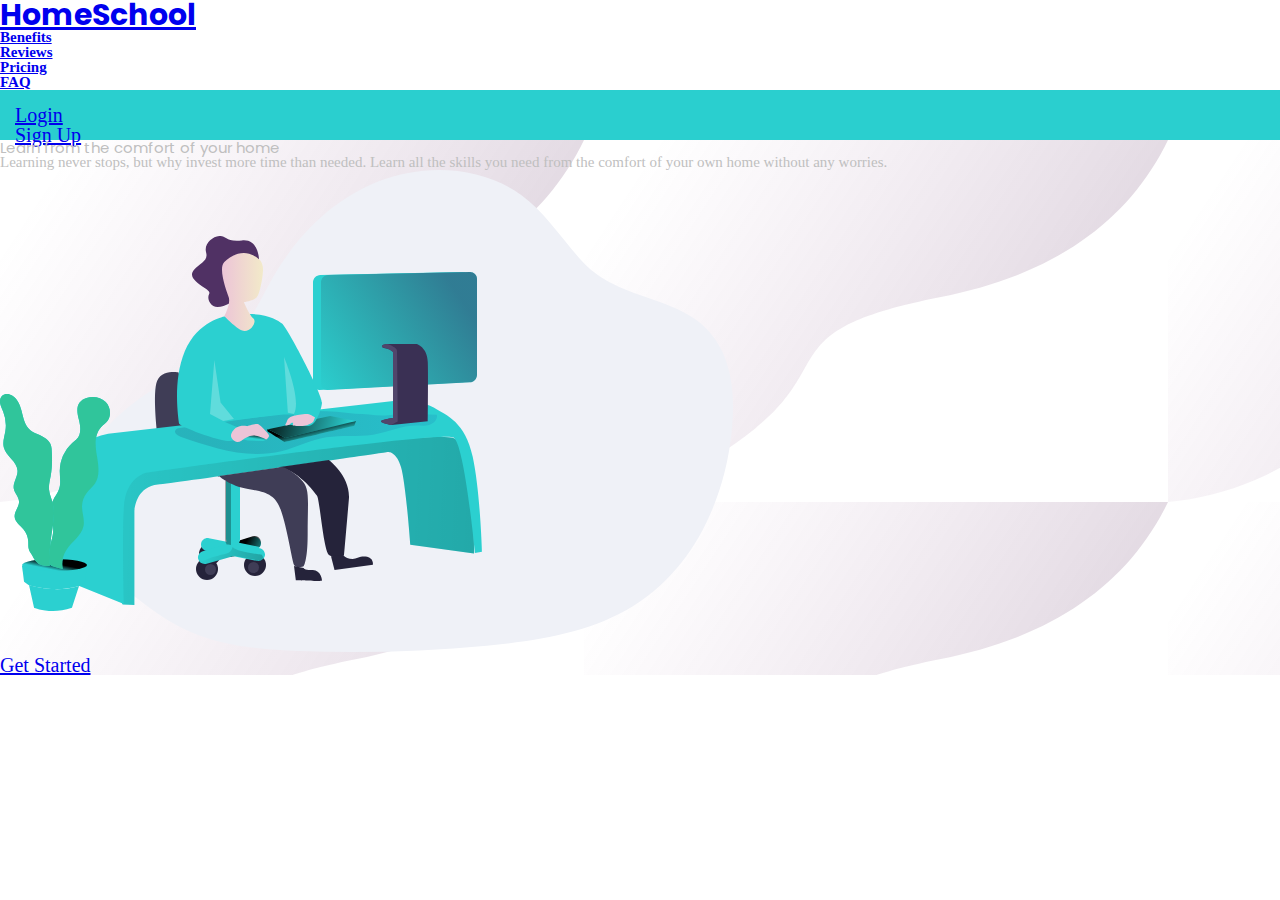
==== commit 14966271: "Header" ====
--- a/index.html
+++ b/index.html
@@ -13,106 +13,45 @@
   <title>HomeSchool</title>
 
 </head>
-<body>
-    <main class="wrapper">
-        <div class="image__wrapper">
-            <img class="lady" src="C:\GPAFP\GPAFinalProject\images/doamna.svg" alt="box">
-        </div>
-		<div class="accordion__wrapper">
-			<h1 class="title__accordion">FAQ</h1>
-			<div class="questions__accordions">
-				<div class="question-answer__accordion">
-					<div class="question">
-						<h3 class="title__question">
-						   How many team members can I invite?
-						</h3>
-						<img src="C:\GPAFP\GPAFinalProject\images/icon-arrow-down.svg" >
+<body>	
+		<div class="header-container">
+			<nav>
+				<div class="logo-header">
+					<i class="logo" id="homeschool">
+						<a href="#homeschool">HomeSchool</a>
+					</i>
+				</div>
+				<div class="linkuri-header">	
+					<ul class="linkuri" id="linkuri">
+						<li><a href="#benefits">Benefits</a></li>
+						<li><a href="#reviews">Reviews</a></li>
+						<li><a href="#pricing">Pricing</a></li>
+						<li><a href="#FAQ">FAQ</a></li>
+						<!--<span><a href="https://.com/" target="_blanck">Login</a></span>-->
+					</ul>
+				</div>
+				<div class="connecting-header">
+					<ul class="connecting" id="connecting">
+						<li><a href="#login">Login</a></li>
+						<li><a href="#sign-up">Sign Up</a></li>
+						<!--<span><a href="https://.com/" target="_blanck">Sign Up</a></span>-->
+					</ul>
+				</div>
+				<div class="hero">
+					<div>
+						<h1>Learn from the comfort of your home</h1>
+						<p>Learning never stops, but why invest more time than needed. Learn all the skills you need from the comfort of your own home without any worries.</p>
 					</div>
-					<div class="answer">
-					   You can invite up to 2 additional users on the Free plan. There is no limit on team members for the Premium plan.
+					<div class="image">
+						<img src="images/illustration-working.svg" alt="illustration-working" class="image">
 					</div>
-				</div>
-
-				<div class="question-answer__accordion">
-					<div class="question">
-						<h3 class="title__question">
-							What is the maximum file upload size?
-						</h3>
-						<img src="C:\GPAFP\GPAFinalProject\images/icon-arrow-down.svg" >
-					</div>
-					<div class="answer ">
-					   No more than 2GB. All files in your account must fit your allotted storage space.
-					</div>
-				</div>
-
-				<div class="question-answer__accordion">
-					<div class="question">
-						<h3 class="title__question">
-							How do I reset my password?
-						</h3>
-						<img src="C:\GPAFP\GPAFinalProject/images/icon-arrow-down.svg" >
-					</div>
-					<div class="answer ">
-						Click “Forgot password” from the login page or “Change password” from your profile page. A reset link will be emailed to you.
-					</div>
-				</div>
-
-				<div class="question-answer__accordion">
-					<div class="question">
-						<h3 class="title__question">
-							Can I cancel my subscription?
-						</h3>
-						<img src="C:\GPAFP\GPAFinalProject\/images/icon-arrow-down.svg" >
-					</div>
-					<div class="answer">
-					   Yes! Send us a message and we’ll process your request no questions asked.
-					</div>
-				</div>
-				
-				<div class="question-answer__accordion">
-					<div class="question">
-						<h3 class="title__question">
-							Do you provide additional support?
-						</h3>
-						<img src="C:\GPAFP\GPAFinalProject\/images/icon-arrow-down.svg" >
-					</div>
-					<div class="answer ">
-						Chat and email support is available 24/7. Phone lines are open during normal business hours.
-					</div>
-				</div>
-
-			</div>
+					<a class="button" href="#acces">Get Started</a>
+				</div>						
+			</nav>			
 		</div>
-    </main>
+		
   
-	<div class="footer-container">
-		<div class="bttm">Boost your knowledge today</div>
-		<div>
-			<button class="button" type="button">Get started!</button>
-		</div>
-	</div>
-	
-<footer>
-	<div class="footer">
-		<p class="p1">Home<span class="p2">School</span></p>
-	<div class="social">	
-		<a href="http://www.facebook.com/">
-			<i class="fa fa-facebook-official" aria-hidden="true"></i>
-		</a>
-		<a href="http://www.instagram.com/">
-			<i class="fa fa-instagram" aria-hidden="true"></i>
-		</a>
-		<a href="http://www.twitter.com/">
-			<i class="fa fa-twitter" aria-hidden="true"></i>
-		</a>
-		<a href="http://www.pinterest.com/">
-			<i class="fa fa-pinterest" aria-hidden="true"></i>
-		</a>
-	</div>	
-	</div>
-</footer>	
-	
-  <script src="./js/javascript.js"> </script>   
   
+  <script src="./js/javascript.js"> </script>   <!-- Incarcam fiesierul de JS --> 
 </body>
 </html>
--- a/css/style.css
+++ b/css/style.css
@@ -1,218 +1,51 @@
-@import url("https://fonts.googleapis.com/css2?family=Poppins:wght@500;700&display=swap");
-
-:root {
-  --softRed: hsl(14, 88%, 65%);
-  --veryDarkGrayBlue: hsl(237, 12%, 33%);
-  --darkGrayBlue: hsl(240, 6%, 50%);
-  --lightGrayBlue: hsl(240, 5%, 91%);
-  --fontSize: 12px;
-}
-*,
-*:before,
-*:after {
-  box-sizing: border-box;
-}
-
-html {
-  font-size: var(--fontSize);
-}
-
-
-
-.wrapper {
-  background: hsl(257, 27%, 26%);
-  border-radius: 30px;
-  border: 100px;
-  padding: 20px;
-  height: 509px;
-  width: 1000px;
-  display: grid;
-  grid-template-columns: 400px 1fr;
-  grid-gap: 6rem;
-  background-repeat: no-repeat;
-  background-position: 1260% 65%;
-  margin: 0;
-  font-family: Poppins;
-  height: 100vh;
-  width: 100%;
-  background: white;
-  display: grid;
-  justify-content: center;
-  align-content: center;
-}
-
-.question-answer__accordion > .answer {
-  display: none;
-}
-
-.active > .answer {
-  display: block;
-  padding-bottom: 1.3rem;
-  color: white;
-}
-
-.active img {
-  transform: rotate(180deg);
-  transition: all 0.3s ease-in;
-}
-
-.accordion__wrapper {
-  margin-top: 50px;
-  margin-bottom: 50px;
-  padding: 20px;
-  display: flex;
-  flex-direction: column;
-}
-
-.questions__accordions {
-  height: 100%;
-  display: flex;
-  text-align: center;
-  flex-direction: column;
-}
-
-.question-answer__accordion {
-  width: 350px;
-  border-bottom: 1px solid #e8e8ea;
-  transition: 0.3s ease-out;
-}
-.title__accordion {
-  font-size: 30px;
-  margin-top: 15px;
-  margin-bottom: 15px;
-  text-align: center;
-  font-weight: bold;
-  color: white;
- 
-}
-
-.title__question {
-  font-weight: 400;
-  font-size: 1.2rem;
-  color: white;
-  margin: 1.4rem 0rem;
-}
-
-.question {
-  display: flex;
-  justify-content: space-between;
-  cursor: pointer;
-  transition: 0.4s;
-}
-
-.active h3 {
-  font-weight: 700;
-}
-
-.question img {
-  align-self: center;
-}
-
-.image__wrapper {
-  position: relative;
-}
-
-
-.lady {
-  position: absolute;
-  top: 50px;
-  bottom: 50px;
-  right: 30px;
-  height: 400px;
-  width: 550px;
-  
-}
-
-.footer-container {
-	background-image: url(../images/bg-boost-mobile.svg);
-	background-color: hsl(257, 27%, 26%);
-	border: 100px;
-    padding: 20px;
-	margin-top: 50px;
-	margin-bottom: 50px;
-	margin-left: 15px;
-	margin-right: 15px;
-	max-width: 100%;
-	text-align: center;
-	font-family: Poppins;
-	line-height: 500%
-}
-
-.button {
-	text-align: center;
-	font-family: Poppins;	
-	padding-top: 15px;
-    padding-right: 25px;
-    padding-bottom: 15px;
-    padding-left: 25px;
-	background-color: hsl(180, 66%, 49%);
-	cursor: pointer;
-	font-size: 15px;
-	font-weight: bold;
-	border-radius: 25%;
-	border: none;
-	color: white;
-}
-
-.button: hover {
-	border: 1px solid;  
-	border-color: hsl(180, 66%, 49%);
-	background-color: white;
-	
+.header-container{
+	position: relative;
+	background:white
+	padding:10px,50px;
+	font-size:20px;
+	justify-content: space-between;
 	
 }
-
-.bttm {
-	text-align: center;
-	font-family: Poppins;
-	font-size: 24px;
-	font-weight: bold;
-	color:  white;
+.logo-header{
+	font-size:30px;
+	color:"Home"hsl(257, 27%, 26%), "School"hsl(180, 66%, 49%);
+	font-weight:bold;
+	font-family:Poppins;
+	cursor:pointer;
+	//cand dai click te duce la inceputul paginii
 }
-
-.footer {
-  position: fixed;
-  left: 0;
-  bottom: 0;
-  width: 100%;
-  background-color: hsl(260, 8%, 14%);
-  color: white;
-  text-align: left;
-  padding-top: 15px;
-  padding-right: 50px;
-  padding-bottom: 15px;
-  padding-left: 50px; 
-  justify-content: flex-start;
-  box-sizing: border-box;
-  flex-direction: row;
-}  
-
-.p1 {
-  font-size: 30px;	
-  color:  white;
-  font-weight: bold;
-  font-family: Poppins;
-  box-sizing: border-box;
-  display: flex-start;
- }
- 
-.p2 {
-  font-size: 30px;	
-  color: hsl(180, 66%, 49%);
-  font-weight: bold;
-  font-family: Poppins;
-  display: flex-start;
+.linkuri-header{
+	font-size:15px;
+	color:hsl(0,0%,75%);
+	font-weight:bold;
+	cursor:pointer;
+	display:flex; 
+	flex-direction: row;
 }
-
-.fa {
-	font-size: 25px;
-	cursor: pointer;
-	padding-left: 10px;
-	color:  white;
+.connecting{
+	height:50px;
+	padding:15px;
+	text-color:white;
+	background-color:hsl(180,66%,49%);
+	cursor:pointer;
 }
-
-.social {
-	display:  flex;
-	justify-content: flex-end;
+.hero{
+	background-image: url("../images/bg-pattern-top-desktop.svg");
 }
-
+h1{
+	font-family:Poppins;
+	font-size:75%;
+	top:75px;
+	color:hsl(0,0%,75%)
+}
+p{	
+	weight:15px;
+	font-size:15px;
+	color:hsl(0,0%,75%);
+}
+.image{
+	left:50px
+}
+.button{
+	
+}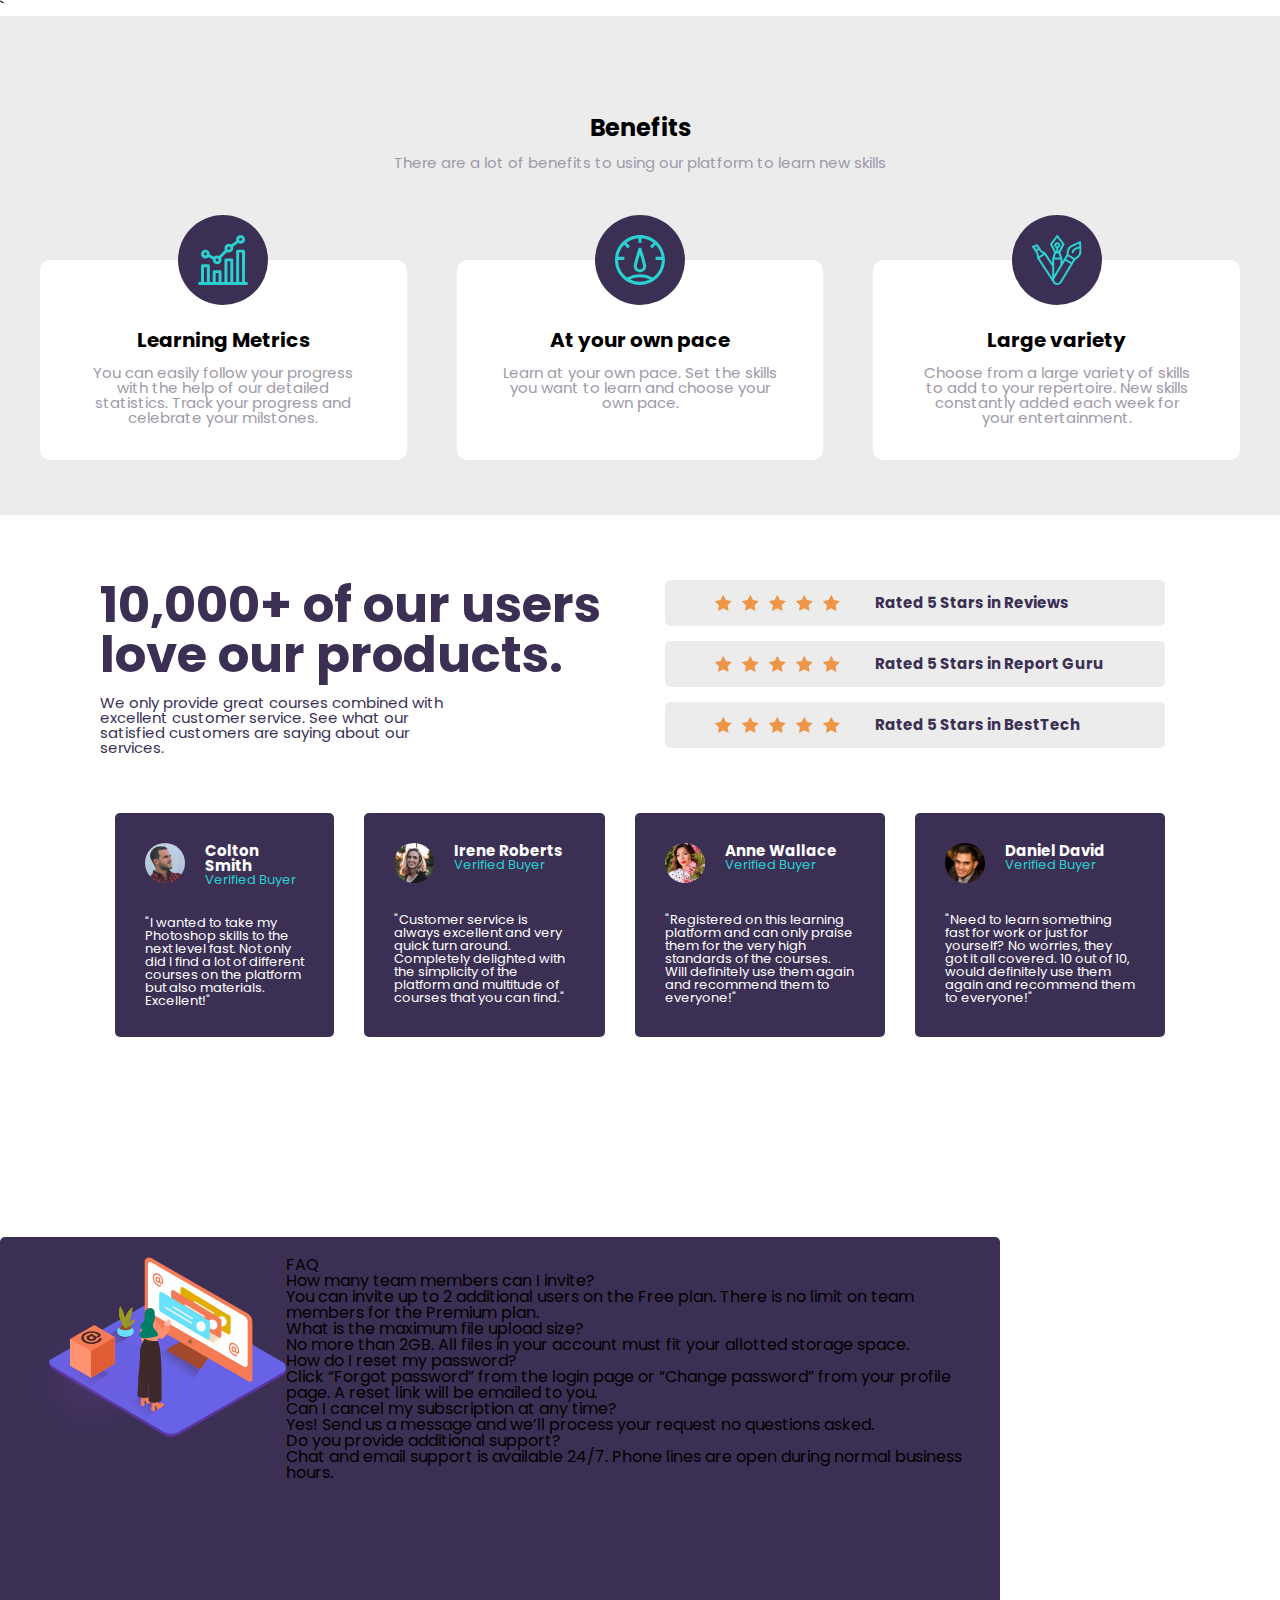
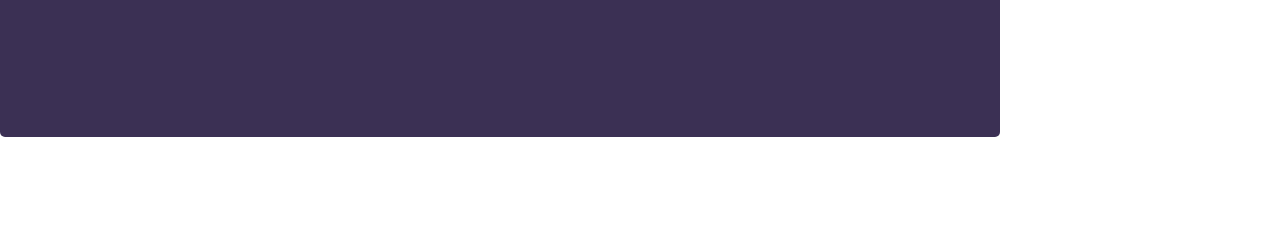
==== commit 26cf8bab: "FAQ" ====
--- a/index.html
+++ b/index.html
@@ -1,57 +1,286 @@
-<!DOCTYPE html>
+`<!DOCTYPE html>
 <head>
   <link rel="stylesheet" href="./css/reset.css">
+  <link rel="stylesheet" href="./css/grid.css">
   <link rel="stylesheet" href="./css/style.css">
-  <link rel="stylesheet" href="./css/grid.css">
   
   <!-- Link-uri pentru incarcarea celor 2 fonturi - Poppins si Font Awesome -->
   <link rel="preconnect" href="https://fonts.gstatic.com">
   <link rel="stylesheet" href="https://cdnjs.cloudflare.com/ajax/libs/font-awesome/4.7.0/css/font-awesome.min.css">
-  <link href="https://fonts.googleapis.com/css2?family=Poppins:wght@500;700&display=swap" rel="stylesheet">
+  <link rel="stylesheet" href="https://fonts.googleapis.com/css2?family=Poppins:wght@500;700&display=swap">
   <!-- .................... --> 
   
   <title>HomeSchool</title>
 
 </head>
-<body>	
-		<div class="header-container">
-			<nav>
-				<div class="logo-header">
-					<i class="logo" id="homeschool">
-						<a href="#homeschool">HomeSchool</a>
-					</i>
-				</div>
-				<div class="linkuri-header">	
-					<ul class="linkuri" id="linkuri">
-						<li><a href="#benefits">Benefits</a></li>
-						<li><a href="#reviews">Reviews</a></li>
-						<li><a href="#pricing">Pricing</a></li>
-						<li><a href="#FAQ">FAQ</a></li>
-						<!--<span><a href="https://.com/" target="_blanck">Login</a></span>-->
-					</ul>
-				</div>
-				<div class="connecting-header">
-					<ul class="connecting" id="connecting">
-						<li><a href="#login">Login</a></li>
-						<li><a href="#sign-up">Sign Up</a></li>
-						<!--<span><a href="https://.com/" target="_blanck">Sign Up</a></span>-->
-					</ul>
-				</div>
-				<div class="hero">
-					<div>
-						<h1>Learn from the comfort of your home</h1>
-						<p>Learning never stops, but why invest more time than needed. Learn all the skills you need from the comfort of your own home without any worries.</p>
-					</div>
-					<div class="image">
-						<img src="images/illustration-working.svg" alt="illustration-working" class="image">
-					</div>
-					<a class="button" href="#acces">Get Started</a>
-				</div>						
-			</nav>			
-		</div>
-		
-  
-  
+<body class="bodyfont">
+	<!--Part2-Benefits-->
+	<div class="benefit-container">
+		<div class="title-container">
+			<div>
+				<h1 class="h1-benefit">Benefits</h1>
+				<p class="p-benefit">There are a lot of benefits to using our platform to learn new skills</p>
+			</div>
+		</div>
+		<div class="card-container">
+			<div class="card">
+				<div class="image-style">
+					<img src="images/icon-brand-recognition.svg" alt="Icon brand recognition">
+				</div>
+				<h2 class="h2-benefit">Learning Metrics</h2>
+				<p class="p-benefit">You can easily follow your progress with the help of our detailed statistics. Track your progress and celebrate your milstones.</p>
+			</div>
+			<div class="card">
+				<div class="image-style">
+					<img src="images/icon-detailed-records.svg" alt="Icon detailed records">
+				</div>
+				<h2 class="h2-benefit">At your own pace</h2>
+				<p class="p-benefit">Learn at your own pace. Set the skills you want to learn and choose your own pace.</p>
+			</div>
+			<div class="card">
+				<div class="image-style">
+					<img src="images/icon-fully-customizable.svg" alt="Icon fully customizable">
+				</div>
+				<h2 class="h2-benefit">Large variety</h2>
+				<p class="p-benefit">Choose from a large variety of skills to add to your repertoire. New skills constantly added each week for your entertainment.</p>
+			</div>
+		</div>
+	</div>
+	<!--Part3-Rates-->
+	<div class="rates-container">
+		<!--Part with the text and the rates.-->
+		<div class="textandrates-container">
+			<!--Part with the text-->
+			<div>
+				<h1 class="h1-rates">10,000+ of our users love our products.</h1>
+				<p class="p-rates-subtitle">We only provide great courses combined with excellent customer service. See what our satisfied customers are saying about our services.</p>
+			</div>
+			<!--Part with the rates-->
+			<div>
+				<div class="rate-card flex-row">
+					<div class="star-container">
+						<div class="flex-row">
+							<div class="star-distance">
+								<img src="images/icon-star.svg" alt="star image">
+							</div>
+							<div class="star-distance">
+								<img src="images/icon-star.svg" alt="star image">
+							</div>
+							<div class="star-distance">
+								<img src="images/icon-star.svg" alt="star image">
+							</div>
+							<div class="star-distance">
+								<img src="images/icon-star.svg" alt="star image">
+							</div>
+							<div class="star-distance">
+								<img src="images/icon-star.svg" alt="star image">
+							</div>
+						</div>
+					</div>
+					<div>
+						<div>
+							<p class="rate-card-text">Rated 5 Stars in Reviews</p>
+						</div>
+					</div>
+				</div>
+				<div class="rate-card flex-row">
+					<div class="star-container">
+						<div class="flex-row">
+							<div class="star-distance">
+								<img src="images/icon-star.svg" alt="star image">
+							</div>
+							<div class="star-distance">
+								<img src="images/icon-star.svg" alt="star image">
+							</div>
+							<div class="star-distance">
+								<img src="images/icon-star.svg" alt="star image">
+							</div>
+							<div class="star-distance">
+								<img src="images/icon-star.svg" alt="star image">
+							</div>
+							<div class="star-distance">
+								<img src="images/icon-star.svg" alt="star image">
+							</div>
+						</div>
+					</div>
+					<div>
+						<div>
+							<p class="rate-card-text">Rated 5 Stars in Report Guru</p>
+						</div>
+					</div>
+				</div>
+				<div class="rate-card flex-row">
+					<div class="star-container">
+						<div class="flex-row">
+							<div class="star-distance">
+								<img src="images/icon-star.svg" alt="star image">
+							</div>
+							<div class="star-distance">
+								<img src="images/icon-star.svg" alt="star image">
+							</div>
+							<div class="star-distance">
+								<img src="images/icon-star.svg" alt="star image">
+							</div>
+							<div class="star-distance">
+								<img src="images/icon-star.svg" alt="star image">
+							</div>
+							<div class="star-distance">
+								<img src="images/icon-star.svg" alt="star image">
+							</div>
+						</div>
+					</div>
+					<div>
+						<div>
+							<p class="rate-card-text">Rated 5 Stars in BestTech</p>
+						</div>
+					</div>
+				</div>
+			</div>
+		</div>
+		<!--Part with testimonials-->
+		<div class="testimonial-card-container">
+			<div class="testimonial-card">
+				<div class="flex-row">
+					<div>
+						<img src="images/image-colton.jpg" class="testimonial-image" alt="Person image">
+					</div>
+					<div>
+						<div>
+							<p class="testimonial-name">Colton Smith</p>
+						</div>
+						<div>
+							<p class="testimonial-buyer">Verified Buyer</p>
+						</div>
+					</div>
+				</div>
+				<div>
+					<p class="testimonial-text">"I wanted to take my Photoshop skills to the next level fast. Not only did I find a lot of different courses on the platform but also materials. Excellent!"</p>
+				</div>
+			</div>
+			<div class="testimonial-card">
+				<div class="flex-row">
+					<div>
+						<img src="images/image-irene.jpg" class="testimonial-image" alt="Person image">
+					</div>
+					<div>
+						<div>
+							<p class="testimonial-name">Irene Roberts</p>
+						</div>
+						<div>
+							<p class="testimonial-buyer">Verified Buyer</p>
+						</div>
+					</div>
+				</div>
+				<div>
+					<p class="testimonial-text">"Customer service is always excellent and very quick turn around. Completely delighted with the simplicity of the platform and multitude of courses that you can find."</p>
+				</div>
+			</div>
+			<div class="testimonial-card">
+				<div class="flex-row">
+					<div>
+						<img src="images/image-anne.jpg" class="testimonial-image" alt="Person image">
+					</div>
+					<div>
+						<div>
+							<p class="testimonial-name">Anne Wallace</p>
+						</div>
+						<div>
+							<p class="testimonial-buyer">Verified Buyer</p>
+						</div>
+					</div>
+				</div>
+				<div>
+					<p class="testimonial-text">"Registered on this learning platform and can only praise them for the very high standards of the courses. Will definitely use them again and recommend them to everyone!"</p>
+				</div>
+			</div>
+			<div class="testimonial-card">
+				<div class="flex-row">
+					<div>
+						<img src="images/image-daniel.jpg" class="testimonial-image" alt="Person image">
+					</div>
+					<div>
+						<div>
+							<p class="testimonial-name">Daniel David</p>
+						</div>
+						<div>
+							<p class="testimonial-buyer">Verified Buyer</p>
+						</div>
+					</div>
+				</div>
+				<div>
+					<p class="testimonial-text">"Need to learn something fast for work or just for yourself? No worries, they got it all covered. 10 out of 10, would definitely use them again and recommend them to everyone!"</p>
+				</div>
+			</div>
+		</div>
+	</div>
+	<!-- Part FAQ-->
+	<div class="container-faq">
+		<div class="card-faq">
+			<div>
+				<img src="images/illustration-woman-online-mobile.svg">
+			</div>
+			<div>
+				<h1>FAQ</h1>
+				<div>
+					<div>
+						<div>
+							<p>How many team members can I invite?</p>
+							<div>
+								<img>
+							</div>
+						</div>
+						<div>
+							<p>You can invite up to 2 additional users on the Free plan. There is no limit on team members for the Premium plan.</p>
+						</div>
+					</div>
+					<div>
+						<div>
+							<p>What is the maximum file upload size?</p>
+							<div>
+								<img>
+							</div>
+						</div>
+						<div>
+							<p>No more than 2GB. All files in your account must fit your allotted storage space.</p>
+						</div>
+					</div>
+					<div>
+						<div>
+							<p>How do I reset my password?</p>
+							<div>
+								<img>
+							</div>
+						</div>
+						<div>
+							<p>Click “Forgot password” from the login page or “Change password” from your profile page. A reset link will be emailed to you.</p>
+						</div>
+					</div>
+					<div>
+						<div>
+							<p>Can I cancel my subscription at any time?</p>
+							<div>
+								<img>
+							</div>
+						</div>
+						<div>
+							<p>Yes! Send us a message and we’ll process your request no questions asked.</p>
+						</div>
+					</div>
+					<div>
+						<div>
+							<p>Do you provide additional support?</p>
+							<div>
+								<img>
+							</div>
+						</div>
+						<div>
+							<p>Chat and email support is available 24/7. Phone lines are open during normal business hours.</p>
+						</div>
+					</div>
+				</div>
+			</div>
+		</div>
+	</div>
   <script src="./js/javascript.js"> </script>   <!-- Incarcam fiesierul de JS --> 
 </body>
 </html>
--- a/css/style.css
+++ b/css/style.css
@@ -1,51 +1,154 @@
-.header-container{
-	position: relative;
-	background:white
-	padding:10px,50px;
+.bodyfont{
+	font-family:Poppins,font-awesome;
+}
+@media only screen and (max-width: 500px) {
+  /* For mobile phones: */
+	.title-container, .card,.textandrates-container,.testimonial-card-container{
+		width:100%;
+  }
+	.card-container,.textandrates-container,.testimonial-card-container{
+		flex-direction:column;
+		align-items:center;
+	}
+}
+/*Benefit part*/
+.benefit-container{
+	background-color:hsl(0, 0%, 75%, 0.3);
+	padding:100px 15px 30px 15px
+}
+.title-container{
+	display:flex;
+	justify-content:center;
+	align-items:center;
+}
+.card-container{
+	display:flex;
+	justify-content:space-evenly;
+}
+.card{
+	background-color:white;
+	height:200px;
+	width:550px;
+	margin:75px 25px 25px 25px;
+	padding:70px 30px 30px 30px;
+	border-radius:10px;
+	position:relative;
+}
+.h1-benefit{
+	font-size:24px;
+	font-weight:bold;
+	text-align:center;
+}
+.h2-benefit{
 	font-size:20px;
-	justify-content: space-between;
-	
+	font-weight:bold;
+	text-align:center;
 }
-.logo-header{
-	font-size:30px;
-	color:"Home"hsl(257, 27%, 26%), "School"hsl(180, 66%, 49%);
+.p-benefit{
+	font-size:15px;
+    color:hsl(257, 7%, 63%);
+	text-align:center;
+	margin:15px;
+}
+.image-style{
+	background-color:hsl(257, 27%, 26%);
+	padding:20px;
+	border-radius:50%;
+	width:90px;
+	height:90px;
+	position:absolute;
+	left:50%;
+	top:0;
+	display:flex;
+	justify-content:center;
+	transform:translate(-50%, -50%)
+}
+/*Rates part*/
+.rates-container{
+	background-color:white;
+	padding:50px 100px;
+}
+.textandrates-container{
+	display:flex;
+	justify-content:center;
+}
+.h1-rates{
+	font-size:50px;
+	margin:15px 0;
+    color:hsl(257, 27%, 26%);
+    font-weight: bold;
+}
+.p-rates-subtitle{
+	font-size:15px;
+	color:hsl(257, 27%, 26%);
+	max-width:40ch;
+}
+.rate-card{
+	width:500px;
+	background-color:hsl(0,0%, 75%,0.3);
+	padding:15px;
+	border-radius:5px;
+	margin:15px;
+}
+.flex-row{
+	display:flex;
+	flex-direction:row;
+}
+.star-container{
+	padding:0 30px;
+}
+.star-distance{
+	padding:0 5px;
+}
+.rate-card-text{
+	font-size:15px;
 	font-weight:bold;
-	font-family:Poppins;
-	cursor:pointer;
-	//cand dai click te duce la inceputul paginii
+	color:hsl(257, 27%, 26%);
 }
-.linkuri-header{
+/*Testimonial Part*/
+.testimonial-card-container{
+	display:flex;
+	justify-content:space-between;
+}
+.testimonial-card{
+	background-color:hsl(257, 27%, 26%);
+	margin:50px 15px;
+	padding:30px;
+	border-radius:5px;
+	max-width:32ch;
+}
+.testimonial-name{
 	font-size:15px;
-	color:hsl(0,0%,75%);
 	font-weight:bold;
-	cursor:pointer;
-	display:flex; 
-	flex-direction: row;
+	color:white;
 }
-.connecting{
-	height:50px;
-	padding:15px;
-	text-color:white;
-	background-color:hsl(180,66%,49%);
-	cursor:pointer;
+.testimonial-buyer{
+	color:hsl(180, 66%, 49%);
+	font-size:13px;
 }
-.hero{
-	background-image: url("../images/bg-pattern-top-desktop.svg");
+.testimonial-text{
+	color:white;
+	font-size:13px;
+	padding:30px 0 0 0;
 }
-h1{
-	font-family:Poppins;
-	font-size:75%;
-	top:75px;
-	color:hsl(0,0%,75%)
+.testimonial-image{
+	width:40px;
+	height:40px;
+	margin:0 20px 0 0;
+	border-radius:50%;
 }
-p{	
-	weight:15px;
-	font-size:15px;
-	color:hsl(0,0%,75%);
+/*Part FAQ*/
+.container-faq{
+	align-items:center;
+	display:flex;
 }
-.image{
-	left:50px
+.card-faq{
+	background-color:hsl(257, 27%, 26%);
+	height:500px;
+	width:1000px;
+	margin:100px 0;
+	padding:20px;
+	border-radius:5px;
+	display:flex;
+	justify-content:space-evenly;
 }
-.button{
-	
-}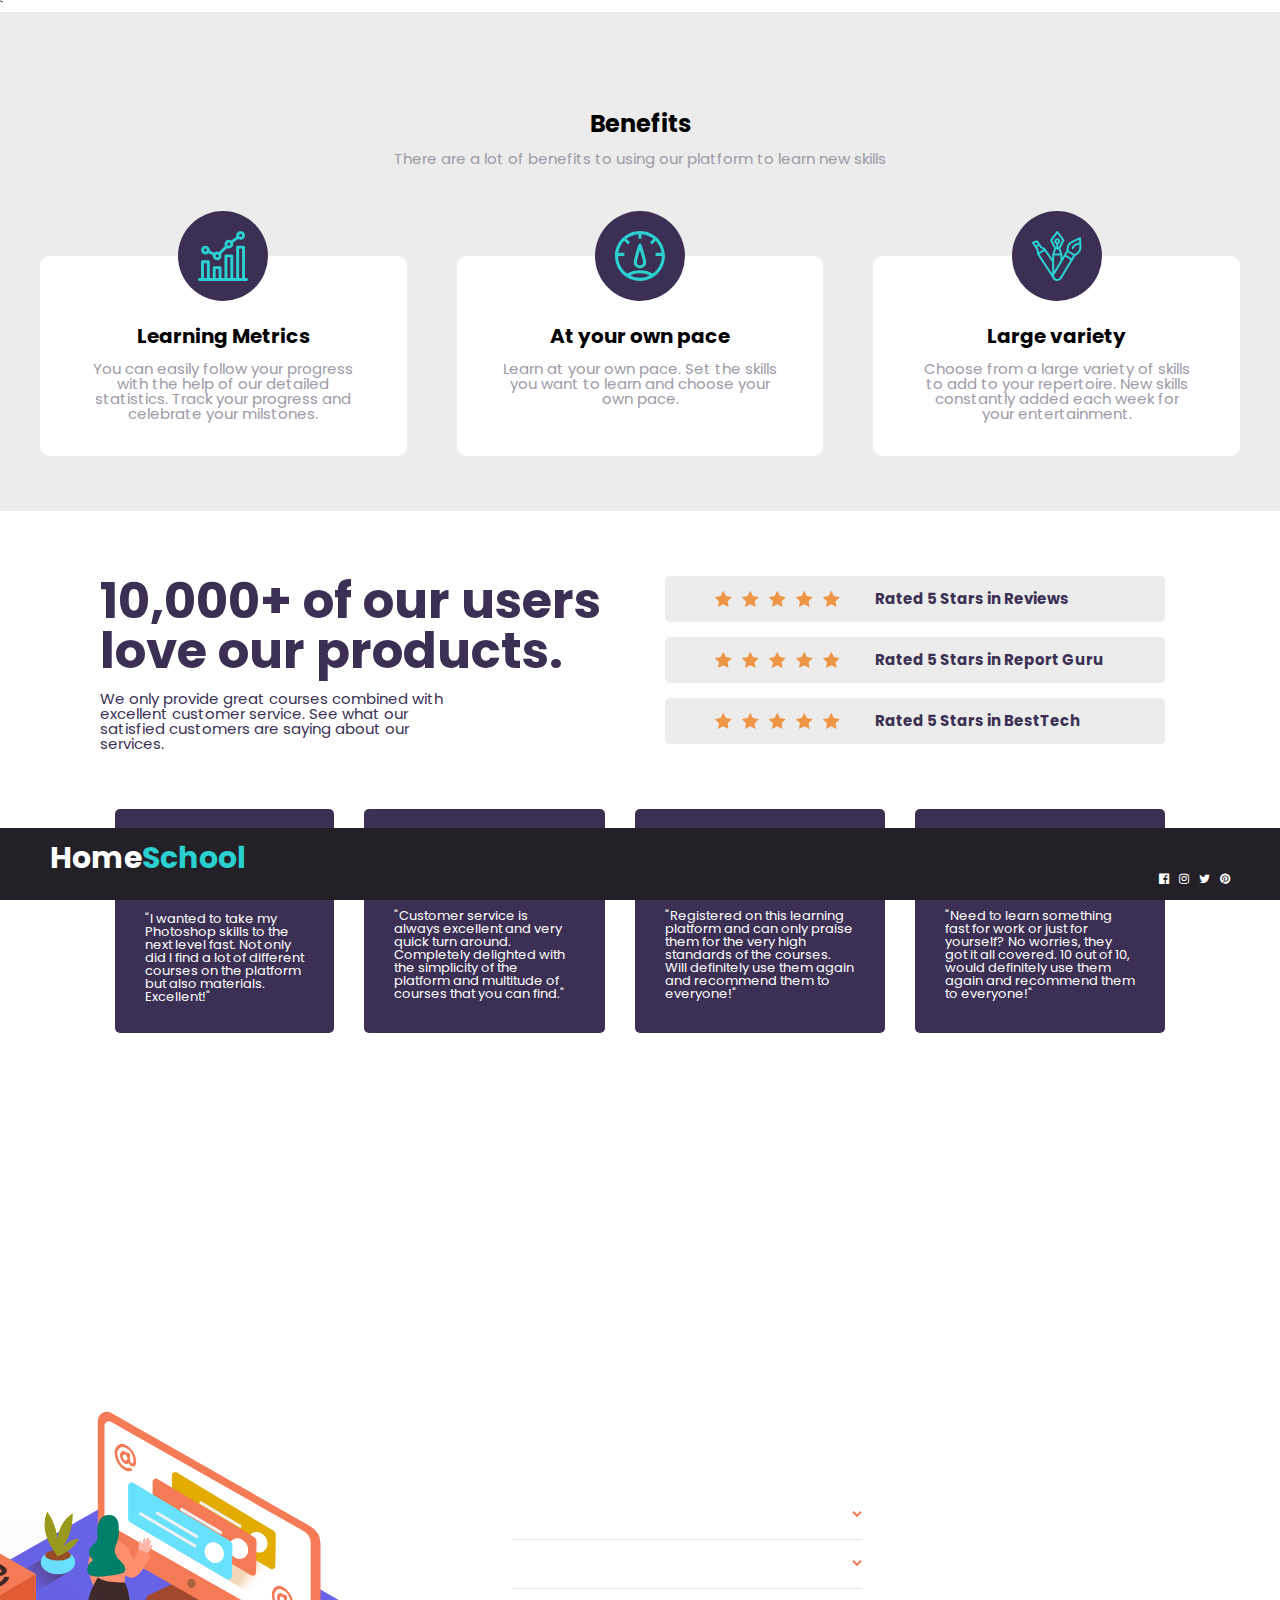
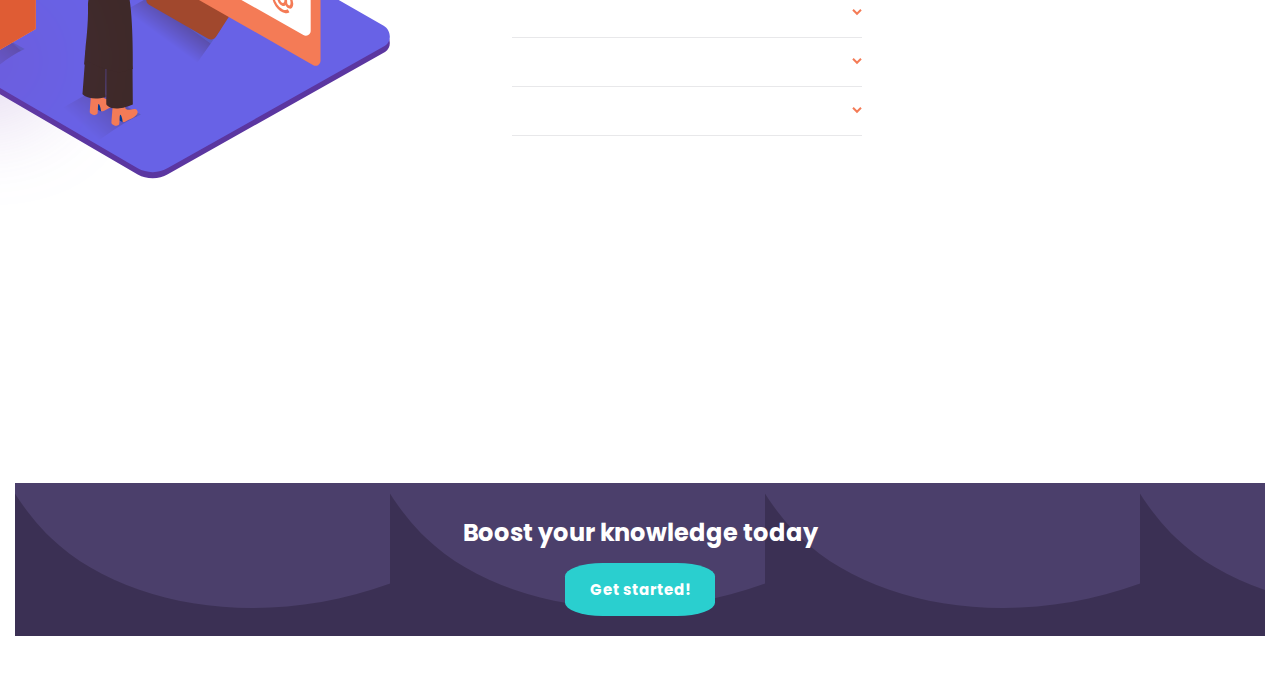
==== commit 568b9afe: "merge with main" ====
--- a/index.html
+++ b/index.html
@@ -213,74 +213,104 @@
 			</div>
 		</div>
 	</div>
-	<!-- Part FAQ-->
-	<div class="container-faq">
-		<div class="card-faq">
-			<div>
-				<img src="images/illustration-woman-online-mobile.svg">
-			</div>
-			<div>
-				<h1>FAQ</h1>
-				<div>
-					<div>
-						<div>
-							<p>How many team members can I invite?</p>
-							<div>
-								<img>
-							</div>
-						</div>
-						<div>
-							<p>You can invite up to 2 additional users on the Free plan. There is no limit on team members for the Premium plan.</p>
-						</div>
-					</div>
-					<div>
-						<div>
-							<p>What is the maximum file upload size?</p>
-							<div>
-								<img>
-							</div>
-						</div>
-						<div>
-							<p>No more than 2GB. All files in your account must fit your allotted storage space.</p>
-						</div>
-					</div>
-					<div>
-						<div>
-							<p>How do I reset my password?</p>
-							<div>
-								<img>
-							</div>
-						</div>
-						<div>
-							<p>Click “Forgot password” from the login page or “Change password” from your profile page. A reset link will be emailed to you.</p>
-						</div>
-					</div>
-					<div>
-						<div>
-							<p>Can I cancel my subscription at any time?</p>
-							<div>
-								<img>
-							</div>
-						</div>
-						<div>
-							<p>Yes! Send us a message and we’ll process your request no questions asked.</p>
-						</div>
-					</div>
-					<div>
-						<div>
-							<p>Do you provide additional support?</p>
-							<div>
-								<img>
-							</div>
-						</div>
-						<div>
-							<p>Chat and email support is available 24/7. Phone lines are open during normal business hours.</p>
-						</div>
-					</div>
-				</div>
-			</div>
+	<main class="wrapper">
+        <div class="image__wrapper">
+            <img class="lady" src="images/doamna.svg" alt="box">
+        </div>
+		<div class="accordion__wrapper">
+			<h1 class="title__accordion">FAQ</h1>
+			<div class="questions__accordions">
+				<div class="question-answer__accordion">
+					<div class="question">
+						<h3 class="title__question">
+						   How many team members can I invite?
+						</h3>
+						<img src="images/icon-arrow-down.svg" >
+					</div>
+					<div class="answer">
+					   You can invite up to 2 additional users on the Free plan. There is no limit on team members for the Premium plan.
+					</div>
+				</div>
+
+				<div class="question-answer__accordion">
+					<div class="question">
+						<h3 class="title__question">
+							What is the maximum file upload size?
+						</h3>
+						<img src="images/icon-arrow-down.svg" >
+					</div>
+					<div class="answer ">
+					   No more than 2GB. All files in your account must fit your allotted storage space.
+					</div>
+				</div>
+
+				<div class="question-answer__accordion">
+					<div class="question">
+						<h3 class="title__question">
+							How do I reset my password?
+						</h3>
+						<img src="images/icon-arrow-down.svg" >
+					</div>
+					<div class="answer ">
+						Click “Forgot password” from the login page or “Change password” from your profile page. A reset link will be emailed to you.
+					</div>
+				</div>
+
+				<div class="question-answer__accordion">
+					<div class="question">
+						<h3 class="title__question">
+							Can I cancel my subscription?
+						</h3>
+						<img src="images/icon-arrow-down.svg" >
+					</div>
+					<div class="answer">
+					   Yes! Send us a message and we’ll process your request no questions asked.
+					</div>
+				</div>
+				
+				<div class="question-answer__accordion">
+					<div class="question">
+						<h3 class="title__question">
+							Do you provide additional support?
+						</h3>
+						<img src="images/icon-arrow-down.svg" >
+					</div>
+					<div class="answer ">
+						Chat and email support is available 24/7. Phone lines are open during normal business hours.
+					</div>
+				</div>
+
+			</div>
+		</div>
+    </main>
+  
+	<div class="footer-container">
+		<div class="bttm">Boost your knowledge today</div>
+		<div>
+			<button class="button" type="button">Get started!</button>
 		</div>
 	</div>
+	
+<footer>
+	<div class="footer">
+		<p class="p1">Home<span class="p2">School</span></p>
+	<div class="social">	
+		<a href="http://www.facebook.com/">
+			<i class="fa fa-facebook-official" aria-hidden="true"></i>
+		</a>
+		<a href="http://www.instagram.com/">
+			<i class="fa fa-instagram" aria-hidden="true"></i>
+		</a>
+		<a href="http://www.twitter.com/">
+			<i class="fa fa-twitter" aria-hidden="true"></i>
+		</a>
+		<a href="http://www.pinterest.com/">
+			<i class="fa fa-pinterest" aria-hidden="true"></i>
+		</a>
+	</div>	
+	</div>
+</footer>
   <script src="./js/javascript.js"> </script>   <!-- Incarcam fiesierul de JS --> 
+
 </body>
 </html>
--- a/css/style.css
+++ b/css/style.css
@@ -1,3 +1,4 @@
+
 .bodyfont{
 	font-family:Poppins,font-awesome;
 }
@@ -137,18 +138,218 @@
 	margin:0 20px 0 0;
 	border-radius:50%;
 }
-/*Part FAQ*/
-.container-faq{
-	align-items:center;
-	display:flex;
-}
-.card-faq{
-	background-color:hsl(257, 27%, 26%);
-	height:500px;
-	width:1000px;
-	margin:100px 0;
-	padding:20px;
-	border-radius:5px;
-	display:flex;
-	justify-content:space-evenly;
-}
+:root {
+  --softRed: hsl(14, 88%, 65%);
+  --veryDarkGrayBlue: hsl(237, 12%, 33%);
+  --darkGrayBlue: hsl(240, 6%, 50%);
+  --lightGrayBlue: hsl(240, 5%, 91%);
+  --fontSize: 12px;
+}
+*,
+*:before,
+*:after {
+  box-sizing: border-box;
+}
+
+html {
+  font-size: var(--fontSize);
+}
+
+
+
+.wrapper {
+  background: hsl(257, 27%, 26%);
+  border-radius: 30px;
+  border: 100px;
+  padding: 20px;
+  height: 509px;
+  width: 1000px;
+  display: grid;
+  grid-template-columns: 400px 1fr;
+  grid-gap: 6rem;
+  background-repeat: no-repeat;
+  background-position: 1260% 65%;
+  margin: 0;
+  font-family: Poppins;
+  height: 100vh;
+  width: 100%;
+  background: white;
+  display: grid;
+  justify-content: center;
+  align-content: center;
+}
+
+.question-answer__accordion > .answer {
+  display: none;
+}
+
+.active > .answer {
+  display: block;
+  padding-bottom: 1.3rem;
+  color: white;
+}
+
+.active img {
+  transform: rotate(180deg);
+  transition: all 0.3s ease-in;
+}
+
+.accordion__wrapper {
+  margin-top: 50px;
+  margin-bottom: 50px;
+  padding: 20px;
+  display: flex;
+  flex-direction: column;
+}
+
+.questions__accordions {
+  height: 100%;
+  display: flex;
+  text-align: center;
+  flex-direction: column;
+}
+
+.question-answer__accordion {
+  width: 350px;
+  border-bottom: 1px solid #e8e8ea;
+  transition: 0.3s ease-out;
+}
+.title__accordion {
+  font-size: 30px;
+  margin-top: 15px;
+  margin-bottom: 15px;
+  text-align: center;
+  font-weight: bold;
+  color: white;
+ 
+}
+
+.title__question {
+  font-weight: 400;
+  font-size: 1.2rem;
+  color: white;
+  margin: 1.4rem 0rem;
+}
+
+.question {
+  display: flex;
+  justify-content: space-between;
+  cursor: pointer;
+  transition: 0.4s;
+}
+
+.active h3 {
+  font-weight: 700;
+}
+
+.question img {
+  align-self: center;
+}
+
+.image__wrapper {
+  position: relative;
+}
+
+
+.lady {
+  position: absolute;
+  top: 50px;
+  bottom: 50px;
+  right: 30px;
+  height: 400px;
+  width: 550px;
+  
+}
+
+.footer-container {
+	background-image: url(../images/bg-boost-mobile.svg);
+	background-color: hsl(257, 27%, 26%);
+	border: 100px;
+    padding: 20px;
+	margin-top: 50px;
+	margin-bottom: 50px;
+	margin-left: 15px;
+	margin-right: 15px;
+	max-width: 100%;
+	text-align: center;
+	font-family: Poppins;
+	line-height: 500%
+}
+
+.button {
+	text-align: center;
+	font-family: Poppins;	
+	padding-top: 15px;
+    padding-right: 25px;
+    padding-bottom: 15px;
+    padding-left: 25px;
+	background-color: hsl(180, 66%, 49%);
+	cursor: pointer;
+	font-size: 15px;
+	font-weight: bold;
+	border-radius: 25%;
+	border: none;
+	color: white;
+}
+
+.button: hover {
+	border: 1px solid;  
+	border-color: hsl(180, 66%, 49%);
+	background-color: white;
+	
+	
+}
+
+.bttm {
+	text-align: center;
+	font-family: Poppins;
+	font-size: 24px;
+	font-weight: bold;
+	color:  white;
+}
+
+.footer {
+  position: fixed;
+  left: 0;
+  bottom: 0;
+  width: 100%;
+  background-color: hsl(260, 8%, 14%);
+  color: white;
+  text-align: left;
+  padding-top: 15px;
+  padding-right: 50px;
+  padding-bottom: 15px;
+  padding-left: 50px; 
+  justify-content: flex-start;
+  box-sizing: border-box;
+  flex-direction: row;
+}  
+
+.p1 {
+  font-size: 30px;	
+  color:  white;
+  font-weight: bold;
+  font-family: Poppins;
+  box-sizing: border-box;
+  display: flex-start;
+ }
+ 
+.p2 {
+  font-size: 30px;	
+  color: hsl(180, 66%, 49%);
+  font-weight: bold;
+  font-family: Poppins;
+  display: flex-start;
+}
+
+.fa {
+	font-size: 25px;
+	cursor: pointer;
+	padding-left: 10px;
+	color:  white;
+}
+
+.social {
+	display:  flex;
+	justify-content: flex-end;
+}
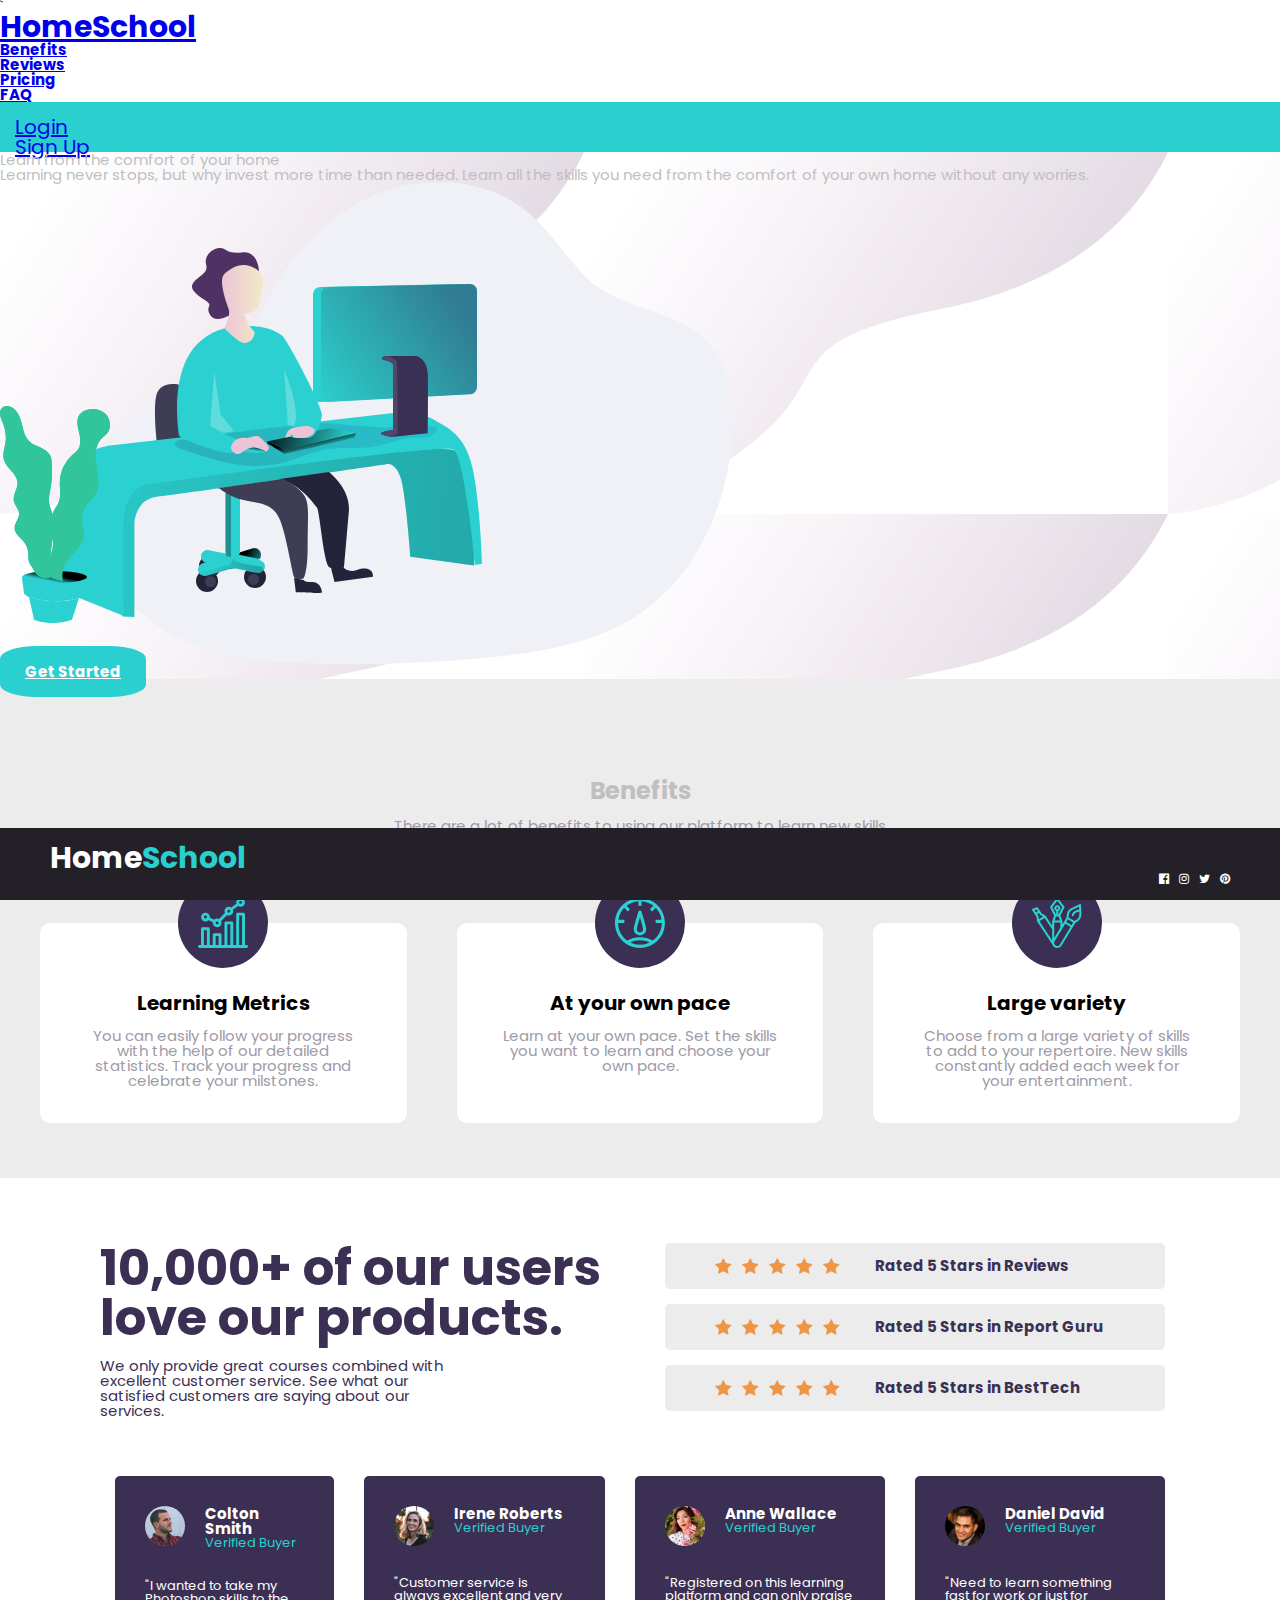
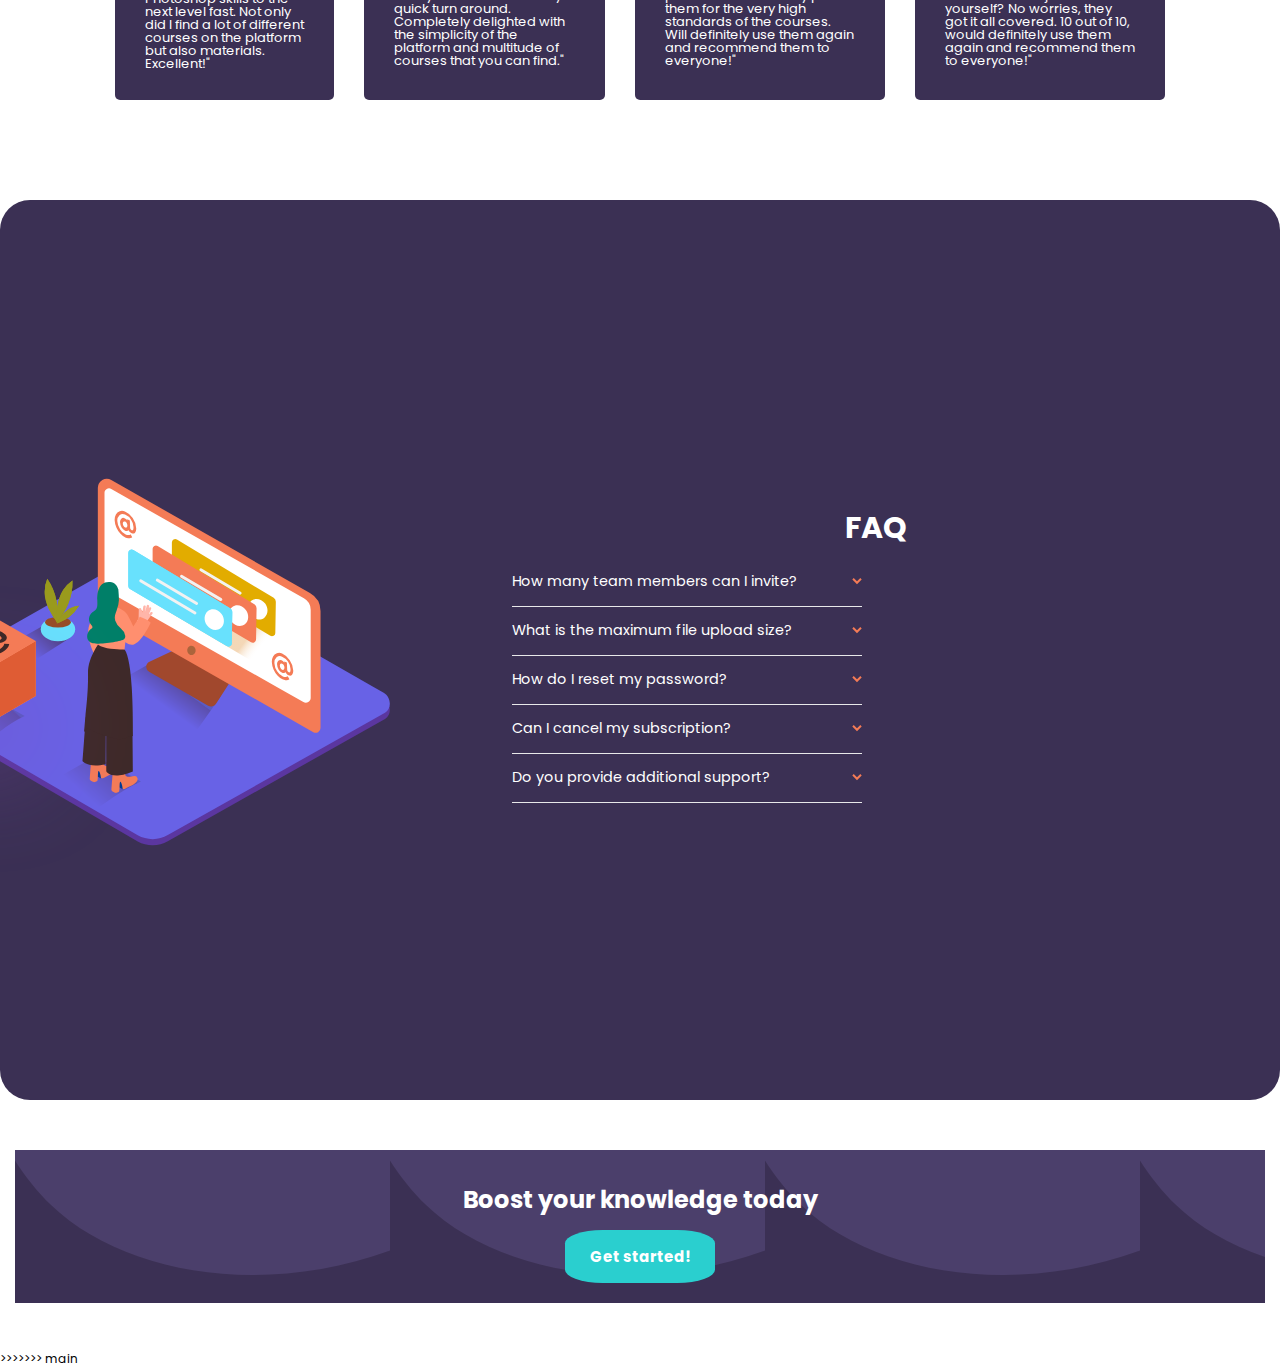
==== commit 136c8aa6: "Merge branch 'main' into Header" ====
--- a/index.html
+++ b/index.html
@@ -12,8 +12,43 @@
   
   <title>HomeSchool</title>
 
-</head>
+
 <body class="bodyfont">
+	<div class="header-container">
+			<nav>
+				<div class="logo-header">
+					<i class="logo" id="homeschool">
+						<a href="#homeschool">HomeSchool</a>
+					</i>
+				</div>
+				<div class="linkuri-header">	
+					<ul class="linkuri" id="linkuri">
+						<li><a href="#benefits">Benefits</a></li>
+						<li><a href="#reviews">Reviews</a></li>
+						<li><a href="#pricing">Pricing</a></li>
+						<li><a href="#FAQ">FAQ</a></li>
+						<!--<span><a href="https://.com/" target="_blanck">Login</a></span>-->
+					</ul>
+				</div>
+				<div class="connecting-header">
+					<ul class="connecting" id="connecting">
+						<li><a href="#login">Login</a></li>
+						<li><a href="#sign-up">Sign Up</a></li>
+						<!--<span><a href="https://.com/" target="_blanck">Sign Up</a></span>-->
+					</ul>
+				</div>
+				<div class="hero">
+					<div>
+						<h1>Learn from the comfort of your home</h1>
+						<p>Learning never stops, but why invest more time than needed. Learn all the skills you need from the comfort of your own home without any worries.</p>
+					</div>
+					<div class="image">
+						<img src="images/illustration-working.svg" alt="illustration-working" class="image">
+					</div>
+					<a class="button" href="#acces">Get Started</a>
+				</div>						
+			</nav>			
+		</div>
 	<!--Part2-Benefits-->
 	<div class="benefit-container">
 		<div class="title-container">
@@ -310,6 +345,7 @@
 	</div>	
 	</div>
 </footer>
+>>>>>>> main
   <script src="./js/javascript.js"> </script>   <!-- Incarcam fiesierul de JS --> 
 
 </body>
--- a/css/style.css
+++ b/css/style.css
@@ -1,4 +1,144 @@
 
+.bodyStyle{
+	font-family: Poppins;
+	background-image: url('../images/bg-intro-desktop.png');
+	background-color: hsl(257, 27%, 26%);	
+}
+.containerSignUp{ 
+	width: 100%;
+	padding: 50px;
+	height: 100vh;
+	display: flex;
+	justify-content: space-around;
+	align-items: center;	
+}
+.clickableElem{
+	cursor: pointer;
+	text-decoration: none;
+}
+	
+.backgd-color{
+	background-color: hsl(180, 66%, 49%);
+}
+.colorRed{
+	color: hsl(0, 87%, 67%);
+}
+.colorWhite{
+	color: white;
+}
+.font-weight{
+	font-weight: bold;
+}
+.textDescription{
+	width: 500px;
+	text-align: left;
+	line-height: 1.5;
+}
+.biggerTextDescription{
+	font-size: 40px;
+}
+.smallerTextDescription{
+	font-size: 18px;
+	margin-top: 20px;
+}
+.try-it-free{
+	border-radius: 10px;
+	padding: 20px 50px;
+	font-size: 18px;
+	box-shadow:0 1px 5px hsl(266deg 8% 14%);
+}
+.textBox-list{
+	background-color: white;
+	margin: 20px 0;
+	padding: 15px;
+	box-shadow:0 2px 10px 0 hsl(266deg 8% 14%);
+	border-radius: 10px;	
+}	
+.fillingBox{
+	width: 100%;
+	height: 50px;
+	font-size: 18px;
+	margin: 20px 0;
+	padding: 0 15px;
+	border-radius: 5px;
+	border: 1px solid hsl(0, 0%, 75%);
+}
+.signUpButton{
+	border-radius: 5px;
+	padding: 15px 0;
+	font-size: 18px;
+	margin-bottom: 15px;
+	width: 100%;
+}
+.signUpButton:hover{
+	opacity: 30%;
+}
+.bottomSignUpText{
+	margin: 15px 0 ;
+	font-size: 12px;
+	text-align: center;
+}
+.termsAndService{
+	margin: 15px 0 ;
+	font-size: 12px;
+}
+.haveAnAccount{
+	text-align: center;
+	margin-top: 20px;
+	font-size: 18px;	
+}	
+.signIn{
+	text-align: center;	
+}
+.containerLogIn{
+	width: 400px;
+	height: 100vh;
+	margin-left: auto;
+	margin-right: auto;
+	display: flex;
+	flex-direction: column;
+	justify-content: center;
+}
+.welcomeBack{
+	text-align: center;
+	border-radius: 10px;
+	padding: 20px 50px;
+	font-size: 18px;
+	box-shadow: 0 1px 5px 0 hsl(266deg 8% 14%)
+}
+.logInButton{
+	border-radius: 5px;
+	padding: 15px 0;
+	font-size: 18px;
+	margin-bottom: 15px;
+	width: 100%;
+}
+.logInButton:hover{
+	opacity: 30%;
+}
+.inLineElements{
+	display: flex;
+	justify-content: space-between;
+	font-size: 12px;
+	margin-bottom: 20px;	
+}
+.checkBox{
+	width: 10px;
+	height: 10px;
+}
+.noAccount{
+	text-align: center;
+	margin-top: 20px;
+	font-size: 18px;
+}
+.error{
+	font-size: 12px;
+	padding: 10px 0;
+	display: none;
+}
+.widthheader {
+	width: 100%;
+}
 .bodyfont{
 	font-family:Poppins,font-awesome;
 }
@@ -173,7 +313,6 @@
   font-family: Poppins;
   height: 100vh;
   width: 100%;
-  background: white;
   display: grid;
   justify-content: center;
   align-content: center;
@@ -352,4 +491,56 @@
 .social {
 	display:  flex;
 	justify-content: flex-end;
-}
+}	
+	
+.header-container{
+	position: relative;
+	background:white
+	padding:10px,50px;
+	font-size:20px;
+	justify-content: space-between;
+	
+}
+.logo-header{
+	font-size:30px;
+	color:"Home"hsl(257, 27%, 26%), "School"hsl(180, 66%, 49%);
+	font-weight:bold;
+	font-family:Poppins;
+	cursor:pointer;
+	//cand dai click te duce la inceputul paginii
+}
+.linkuri-header{
+	font-size:15px;
+	color:hsl(0,0%,75%);
+	font-weight:bold;
+	cursor:pointer;
+	display:flex; 
+	flex-direction: row;
+}
+.connecting{
+	height:50px;
+	padding:15px;
+	text-color:white;
+	background-color:hsl(180,66%,49%);
+	cursor:pointer;
+}
+.hero{
+	background-image: url("../images/bg-pattern-top-desktop.svg");
+}
+h1{
+	font-family:Poppins;
+	font-size:75%;
+	top:75px;
+	color:hsl(0,0%,75%)
+}
+p{	
+	weight:15px;
+	font-size:15px;
+	color:hsl(0,0%,75%);
+}
+.image{
+	left:50px
+}
+.button{
+	
+}
